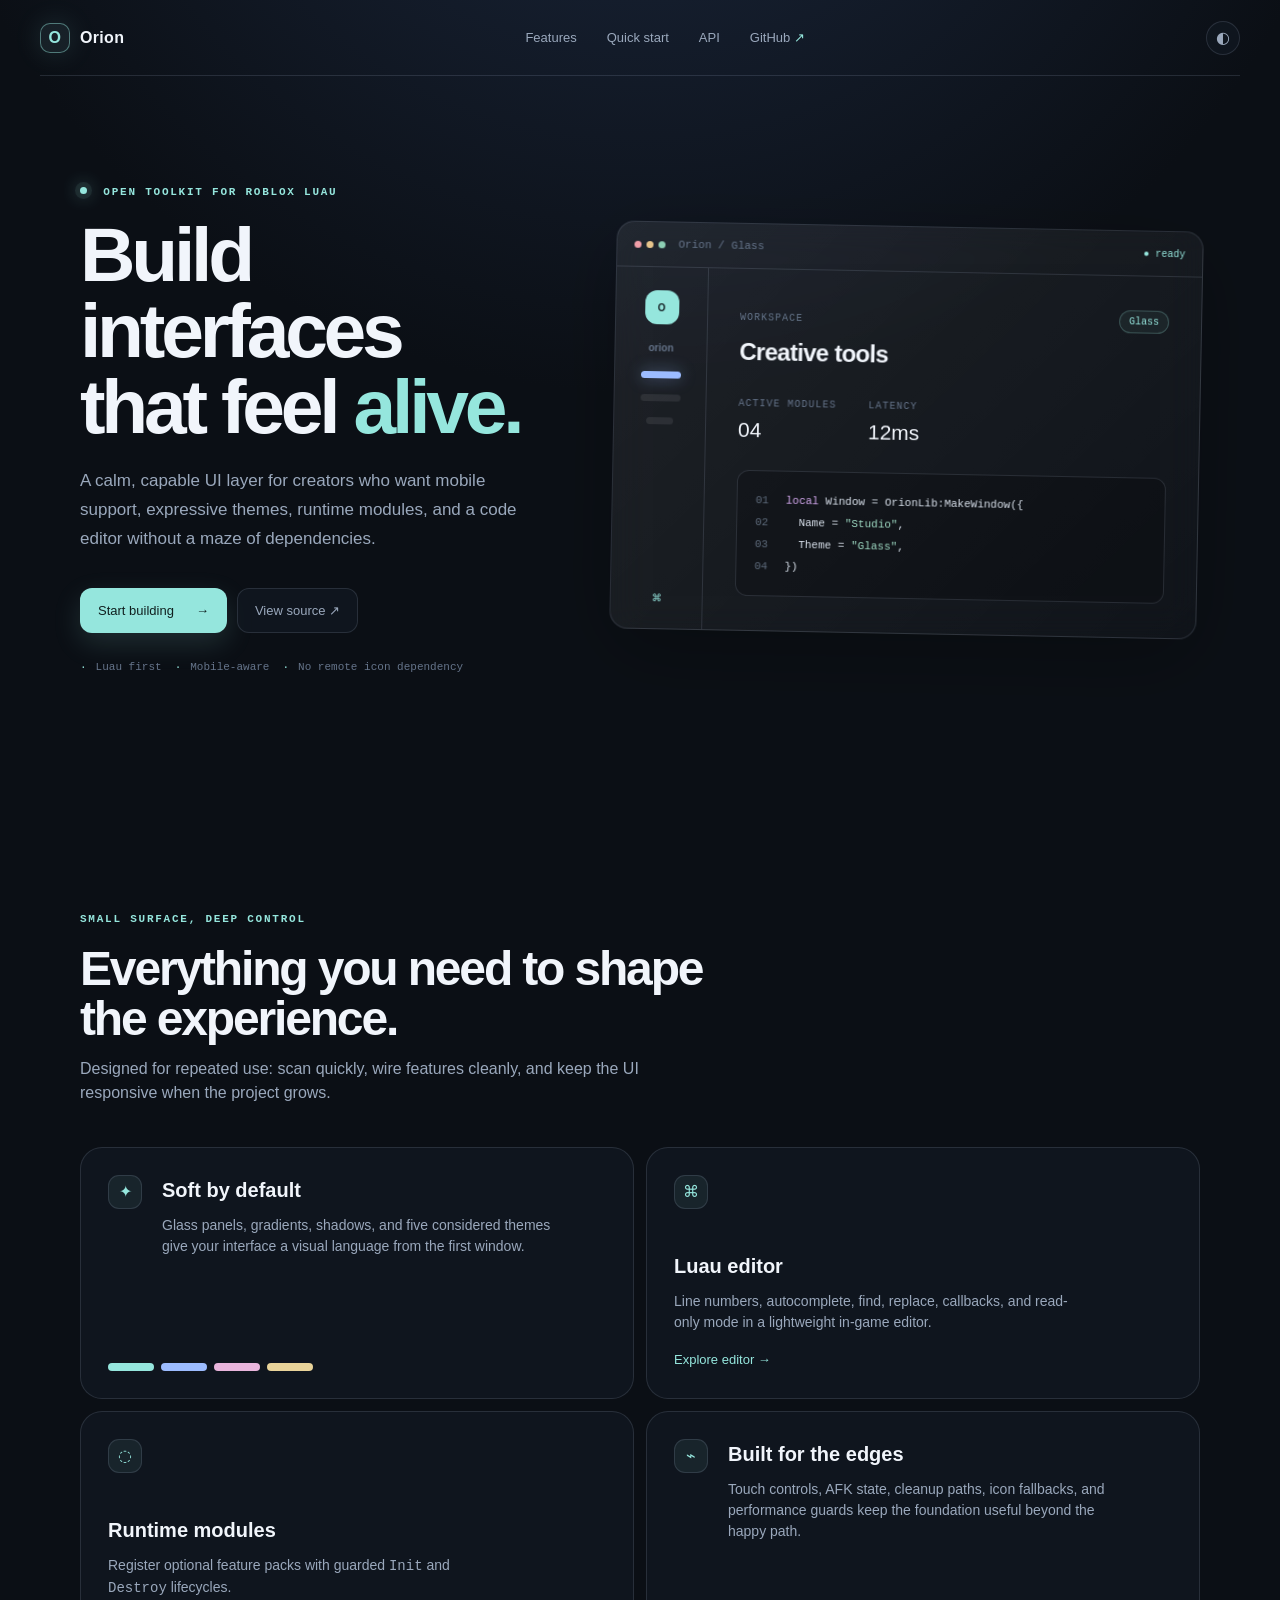
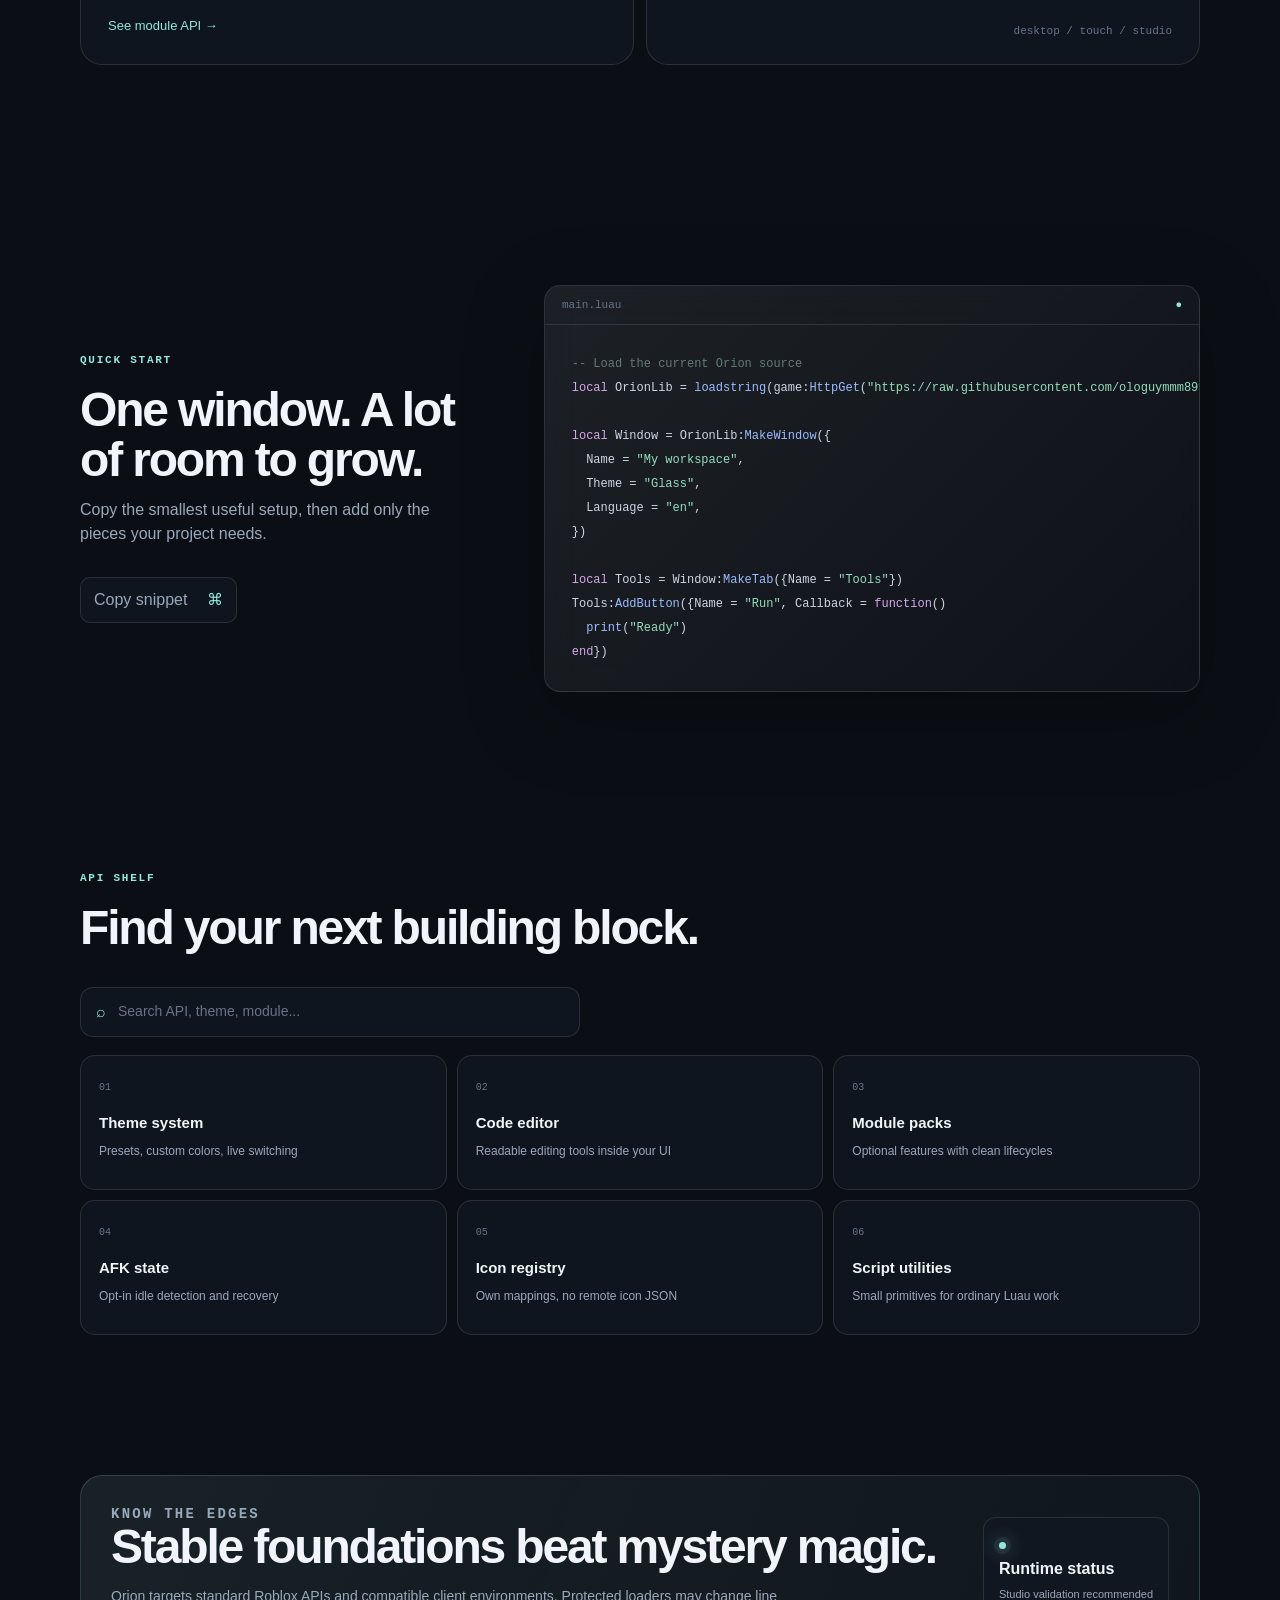
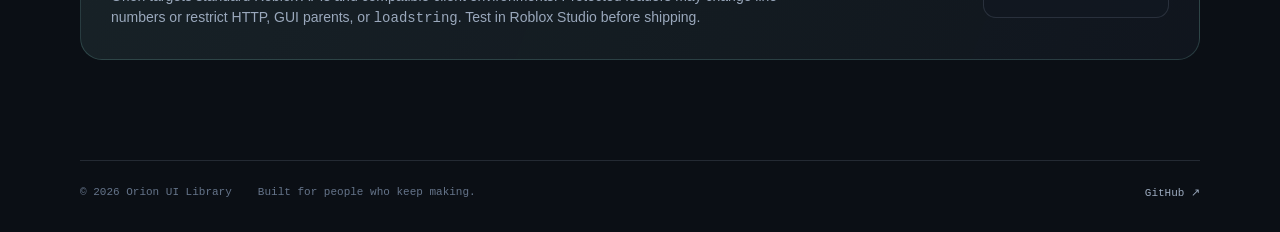
==== docs/index.html @ ab7dc623 "Add Orion documentation site" ====
<!doctype html>
<html lang="en">
<head>
  <meta charset="utf-8">
  <meta name="viewport" content="width=device-width, initial-scale=1">
  <meta name="theme-color" content="#0d1118">
  <meta name="description" content="Orion UI Library: a mobile-friendly Luau UI toolkit with themes, modules, AFK support, and a lightweight code editor.">
  <title>Orion UI Library</title>
  <link rel="stylesheet" href="styles.css">
</head>
<body>
  <div class="aurora aurora-one"></div>
  <div class="aurora aurora-two"></div>
  <header class="topbar">
    <a class="brand" href="#top" aria-label="Orion home"><span class="brand-mark">O</span><span>Orion</span></a>
    <nav class="nav-links" aria-label="Primary navigation">
      <a href="#features">Features</a>
      <a href="#quickstart">Quick start</a>
      <a href="#api">API</a>
      <a href="https://github.com/ologuymmm89yy-arch/Orion" target="_blank" rel="noreferrer">GitHub <span class="external">↗</span></a>
    </nav>
    <button class="icon-button" id="themeToggle" type="button" aria-label="Toggle theme">◐</button>
  </header>

  <main id="top">
    <section class="hero shell">
      <div class="hero-copy">
        <p class="eyebrow"><span class="pulse"></span> Open toolkit for Roblox Luau</p>
        <h1>Build interfaces that feel <em>alive.</em></h1>
        <p class="hero-lede">A calm, capable UI layer for creators who want mobile support, expressive themes, runtime modules, and a code editor without a maze of dependencies.</p>
        <div class="hero-actions">
          <a class="button button-primary" href="#quickstart">Start building <span>→</span></a>
          <a class="button button-quiet" href="https://github.com/ologuymmm89yy-arch/Orion" target="_blank" rel="noreferrer">View source ↗</a>
        </div>
        <div class="hero-meta"><span>Luau first</span><span>Mobile-aware</span><span>No remote icon dependency</span></div>
      </div>
      <div class="window-preview" aria-label="Orion interface preview">
        <div class="preview-top"><div class="traffic"><i></i><i></i><i></i></div><span>Orion / Glass</span><span class="preview-status">● ready</span></div>
        <div class="preview-body">
          <aside class="preview-sidebar"><div class="avatar">O</div><strong>orion</strong><span class="sidebar-line active"></span><span class="sidebar-line"></span><span class="sidebar-line short"></span><div class="sidebar-bottom">⌘</div></aside>
          <div class="preview-content"><div class="content-heading"><div><small>WORKSPACE</small><h3>Creative tools</h3></div><span class="mini-pill">Glass</span></div><div class="metric-row"><div><small>ACTIVE MODULES</small><b>04</b></div><div><small>LATENCY</small><b>12ms</b></div></div><div class="preview-code"><span class="line-no">01<br>02<br>03<br>04</span><code><span class="kw">local</span> Window = OrionLib:MakeWindow({<br>&nbsp; Name = <span class="str">"Studio"</span>,<br>&nbsp; Theme = <span class="str">"Glass"</span>,<br>})</code></div></div>
        </div>
      </div>
    </section>

    <section class="section shell" id="features">
      <div class="section-heading"><p class="eyebrow">Small surface, deep control</p><h2>Everything you need to shape the experience.</h2><p>Designed for repeated use: scan quickly, wire features cleanly, and keep the UI responsive when the project grows.</p></div>
      <div class="feature-grid">
        <article class="feature-card feature-wide"><span class="feature-icon">✦</span><div><h3>Soft by default</h3><p>Glass panels, gradients, shadows, and five considered themes give your interface a visual language from the first window.</p></div><div class="swatches"><i></i><i></i><i></i><i></i></div></article>
        <article class="feature-card"><span class="feature-icon">⌘</span><h3>Luau editor</h3><p>Line numbers, autocomplete, find, replace, callbacks, and read-only mode in a lightweight in-game editor.</p><a href="#api">Explore editor →</a></article>
        <article class="feature-card"><span class="feature-icon">◌</span><h3>Runtime modules</h3><p>Register optional feature packs with guarded <code>Init</code> and <code>Destroy</code> lifecycles.</p><a href="#api">See module API →</a></article>
        <article class="feature-card feature-wide"><span class="feature-icon">⌁</span><div><h3>Built for the edges</h3><p>Touch controls, AFK state, cleanup paths, icon fallbacks, and performance guards keep the foundation useful beyond the happy path.</p></div><span class="edge-label">desktop / touch / studio</span></article>
      </div>
    </section>

    <section class="section shell split-section" id="quickstart">
      <div class="section-heading"><p class="eyebrow">Quick start</p><h2>One window. A lot of room to grow.</h2><p>Copy the smallest useful setup, then add only the pieces your project needs.</p><button class="copy-button" data-copy-target="quick-code" type="button">Copy snippet <span>⌘</span></button></div>
      <div class="code-panel"><div class="code-panel-bar"><span>main.luau</span><span class="code-dot">●</span></div><pre id="quick-code"><code><span class="comment">-- Load the current Orion source</span>
<span class="kw">local</span> OrionLib = <span class="fn">loadstring</span>(game:<span class="fn">HttpGet</span>(<span class="str">"https://raw.githubusercontent.com/ologuymmm89yy-arch/Orion/main/source"</span>))()

<span class="kw">local</span> Window = OrionLib:<span class="fn">MakeWindow</span>({
  Name = <span class="str">"My workspace"</span>,
  Theme = <span class="str">"Glass"</span>,
  Language = <span class="str">"en"</span>,
})

<span class="kw">local</span> Tools = Window:<span class="fn">MakeTab</span>({Name = <span class="str">"Tools"</span>})
Tools:<span class="fn">AddButton</span>({Name = <span class="str">"Run"</span>, Callback = <span class="kw">function</span>()
  <span class="fn">print</span>(<span class="str">"Ready"</span>)
<span class="kw">end</span>})</code></pre></div>
    </section>

    <section class="section shell api-section" id="api">
      <div class="section-heading"><p class="eyebrow">API shelf</p><h2>Find your next building block.</h2></div>
      <label class="search-box"><span>⌕</span><input id="apiSearch" type="search" placeholder="Search API, theme, module..." autocomplete="off"></label>
      <div class="api-grid" id="apiGrid">
        <button class="api-card" data-search="theme themes colors glass soft night aurora"><span>01</span><strong>Theme system</strong><small>Presets, custom colors, live switching</small></button>
        <button class="api-card" data-search="code editor find replace autocomplete luau"><span>02</span><strong>Code editor</strong><small>Readable editing tools inside your UI</small></button>
        <button class="api-card" data-search="module plugin init destroy feature pack"><span>03</span><strong>Module packs</strong><small>Optional features with clean lifecycles</small></button>
        <button class="api-card" data-search="afk idle input timeout callback"><span>04</span><strong>AFK state</strong><small>Opt-in idle detection and recovery</small></button>
        <button class="api-card" data-search="icon fallback register asset"><span>05</span><strong>Icon registry</strong><small>Own mappings, no remote icon JSON</small></button>
        <button class="api-card" data-search="safe call debounce throttle signal utility"><span>06</span><strong>Script utilities</strong><small>Small primitives for ordinary Luau work</small></button>
      </div>
      <p class="empty-state" id="emptyState" hidden>No matching building block.</p>
    </section>

    <section class="compat shell"><div><p class="eyebrow">Know the edges</p><h2>Stable foundations beat mystery magic.</h2><p>Orion targets standard Roblox APIs and compatible client environments. Protected loaders may change line numbers or restrict HTTP, GUI parents, or <code>loadstring</code>. Test in Roblox Studio before shipping.</p></div><div class="compat-chip"><span class="pulse"></span><strong>Runtime status</strong><small>Studio validation recommended</small></div></section>
  </main>

  <footer class="footer shell"><span>© 2026 Orion UI Library</span><span>Built for people who keep making.</span><a href="https://github.com/ologuymmm89yy-arch/Orion" target="_blank" rel="noreferrer">GitHub ↗</a></footer>
  <script src="app.js"></script>
</body>
</html>
---- docs/styles.css ----
:root {
  --bg: #0b0f15;
  --panel: rgba(18, 24, 34, .76);
  --panel-strong: #141c29;
  --line: rgba(187, 205, 232, .14);
  --text: #f1f5fb;
  --muted: #9aa8bc;
  --faint: #65748a;
  --cyan: #95e6dd;
  --blue: #9cbcff;
  --pink: #e9b5dc;
  --shadow: 0 22px 80px rgba(0,0,0,.28);
  --radius: 22px;
  font-family: "Avenir Next", "Segoe UI", sans-serif;
  color: var(--text);
  background: var(--bg);
  font-synthesis: none;
}

* { box-sizing: border-box; }
html { scroll-behavior: smooth; }
body { margin: 0; min-width: 320px; overflow-x: hidden; background: radial-gradient(circle at 50% -10%, #1c2940 0, var(--bg) 46rem); line-height: 1.5; }
body.light { --bg: #edf2f8; --panel: rgba(255,255,255,.72); --panel-strong: #fff; --line: rgba(26,45,75,.13); --text: #172235; --muted: #627089; --faint: #8a97aa; --shadow: 0 22px 80px rgba(48,70,100,.16); background: radial-gradient(circle at 50% -10%, #fff 0, var(--bg) 46rem); }
a { color: inherit; text-decoration: none; }
button, input { font: inherit; }
button { color: inherit; }
.aurora { position: fixed; z-index: -1; width: 32rem; height: 32rem; border-radius: 50%; filter: blur(90px); opacity: .14; pointer-events: none; }
.aurora-one { top: 20rem; left: -20rem; background: #5fcfc5; }
.aurora-two { top: 52rem; right: -18rem; background: #a381e8; }
.shell { width: min(1120px, calc(100% - 40px)); margin-inline: auto; }
.topbar { width: min(1200px, calc(100% - 40px)); height: 76px; margin: auto; display: flex; align-items: center; justify-content: space-between; border-bottom: 1px solid var(--line); }
.brand { display: inline-flex; align-items: center; gap: 10px; font-weight: 700; letter-spacing: .02em; }
.brand-mark { display: grid; place-items: center; width: 30px; height: 30px; border: 1px solid rgba(149,230,221,.45); border-radius: 10px; color: var(--cyan); background: rgba(149,230,221,.08); box-shadow: 0 0 28px rgba(149,230,221,.14); }
.nav-links { display: flex; gap: 30px; color: var(--muted); font-size: 13px; }
.nav-links a:hover, .footer a:hover { color: var(--text); }
.external { color: var(--cyan); }
.icon-button { width: 34px; height: 34px; border: 1px solid var(--line); border-radius: 50%; color: var(--muted); background: var(--panel); cursor: pointer; transition: .2s ease; }
.icon-button:hover { color: var(--text); border-color: rgba(149,230,221,.5); transform: rotate(20deg); }
.hero { display: grid; grid-template-columns: .88fr 1.12fr; align-items: center; gap: 72px; padding: 110px 0 130px; }
.eyebrow { margin: 0 0 17px; color: var(--cyan); font: 600 11px/1.2 "SFMono-Regular", Consolas, monospace; letter-spacing: .16em; text-transform: uppercase; }
.pulse { display: inline-block; width: 7px; height: 7px; margin-right: 8px; border-radius: 50%; vertical-align: 1px; background: var(--cyan); box-shadow: 0 0 0 5px rgba(149,230,221,.08), 0 0 18px var(--cyan); }
h1, h2, h3, p { margin-top: 0; }
h1 { max-width: 580px; margin-bottom: 23px; font-size: clamp(47px, 6vw, 78px); line-height: .99; letter-spacing: -.055em; font-weight: 650; }
h1 em { color: var(--cyan); font-style: normal; }
.hero-lede { max-width: 500px; color: var(--muted); font-size: 17px; line-height: 1.7; }
.hero-actions { display: flex; gap: 10px; margin: 34px 0 28px; }
.button { display: inline-flex; align-items: center; gap: 22px; padding: 12px 17px; border: 1px solid var(--line); border-radius: 12px; font-size: 13px; transition: .2s ease; }
.button-primary { border-color: transparent; color: #10201f; background: var(--cyan); box-shadow: 0 10px 28px rgba(149,230,221,.15); }
.button-primary:hover { transform: translateY(-2px); box-shadow: 0 15px 35px rgba(149,230,221,.25); }
.button-quiet { color: var(--muted); background: var(--panel); }
.button-quiet:hover { color: var(--text); border-color: rgba(187,205,232,.3); }
.hero-meta { display: flex; flex-wrap: wrap; gap: 13px; color: var(--faint); font: 11px "SFMono-Regular", Consolas, monospace; }
.hero-meta span::before { content: "·"; margin-right: 9px; color: var(--cyan); }
.window-preview, .code-panel { border: 1px solid var(--line); background: linear-gradient(135deg, rgba(255,255,255,.075), rgba(255,255,255,.015)); box-shadow: var(--shadow); backdrop-filter: blur(18px); }
.window-preview { overflow: hidden; min-height: 390px; border-radius: 18px; transform: rotate(1.1deg); animation: float-in .75s ease both; }
.preview-top { height: 45px; padding: 0 17px; display: flex; align-items: center; gap: 13px; border-bottom: 1px solid var(--line); color: var(--faint); font: 11px "SFMono-Regular", Consolas, monospace; }
.traffic { display: flex; gap: 5px; }.traffic i { width: 7px; height: 7px; border-radius: 50%; background: #f09ea8; }.traffic i:nth-child(2) { background: #e5c48b; }.traffic i:nth-child(3) { background: #8dcfb4; }.preview-status { margin-left: auto; color: var(--cyan); font-size: 10px; }
.preview-body { display: flex; min-height: 345px; }.preview-sidebar { width: 92px; padding: 23px 17px; display: flex; align-items: center; flex-direction: column; gap: 16px; border-right: 1px solid var(--line); color: var(--faint); font-size: 10px; }.avatar { display: grid; place-items: center; width: 34px; height: 34px; border-radius: 12px; color: #142125; background: var(--cyan); font-weight: 800; }.sidebar-line { width: 40px; height: 7px; border-radius: 8px; background: rgba(255,255,255,.08); }.sidebar-line.active { background: var(--blue); box-shadow: 0 0 16px rgba(156,188,255,.4); }.sidebar-line.short { width: 27px; }.sidebar-bottom { margin-top: auto; color: var(--cyan); }.preview-content { flex: 1; padding: 34px 32px; }.content-heading { display: flex; justify-content: space-between; align-items: flex-start; }.content-heading small, .metric-row small { color: var(--faint); font: 10px "SFMono-Regular", Consolas, monospace; letter-spacing: .1em; }.content-heading h3 { margin: 7px 0 28px; font-size: 24px; letter-spacing: -.03em; }.mini-pill { padding: 5px 9px; border: 1px solid rgba(149,230,221,.24); border-radius: 20px; color: var(--cyan); font: 10px monospace; background: rgba(149,230,221,.06); }.metric-row { display: flex; gap: 32px; margin-bottom: 24px; }.metric-row div { display: grid; gap: 5px; }.metric-row b { font-size: 21px; font-weight: 500; }.preview-code { display: flex; gap: 17px; padding: 18px; border: 1px solid var(--line); border-radius: 12px; color: #d9e1ec; background: rgba(0,0,0,.18); font: 11px/2 "SFMono-Regular", Consolas, monospace; }.line-no { color: #5d6a7b; text-align: right; user-select: none; }.kw { color: #d5a9f0; }.str { color: #9fdbc4; }
.section { padding: 110px 0; }.section-heading { max-width: 630px; }.section-heading h2, .compat h2 { margin-bottom: 14px; font-size: clamp(31px, 4vw, 48px); line-height: 1.04; letter-spacing: -.045em; }.section-heading > p:not(.eyebrow), .compat p { color: var(--muted); }.feature-grid { display: grid; grid-template-columns: repeat(2, 1fr); gap: 12px; margin-top: 42px; }.feature-card { min-height: 220px; padding: 27px; border: 1px solid var(--line); border-radius: var(--radius); background: var(--panel); transition: transform .25s ease, border-color .25s ease, background .25s ease; }.feature-card:hover { transform: translateY(-4px); border-color: rgba(149,230,221,.35); background: var(--panel-strong); }.feature-card h3 { margin: 42px 0 10px; font-size: 20px; }.feature-card p { max-width: 400px; color: var(--muted); font-size: 14px; }.feature-card a { color: var(--cyan); font-size: 13px; }.feature-wide { display: flex; flex-wrap: wrap; align-content: space-between; gap: 20px; }.feature-wide h3 { margin-top: 0; }.feature-icon { display: grid; place-items: center; width: 34px; height: 34px; border: 1px solid var(--line); border-radius: 11px; color: var(--cyan); background: rgba(149,230,221,.07); }.swatches { display: flex; gap: 7px; width: 100%; }.swatches i { width: 46px; height: 8px; border-radius: 10px; background: #95e6dd; }.swatches i:nth-child(2) { background: #9cbcff; }.swatches i:nth-child(3) { background: #e9b5dc; }.swatches i:nth-child(4) { background: #e9d39a; }.edge-label { margin-left: auto; align-self: end; color: var(--faint); font: 11px monospace; }
.split-section { display: grid; grid-template-columns: .75fr 1.25fr; gap: 70px; align-items: center; }.copy-button { margin-top: 15px; padding: 10px 13px; border: 1px solid var(--line); border-radius: 10px; color: var(--muted); background: var(--panel); cursor: pointer; }.copy-button:hover { color: var(--text); }.copy-button span { margin-left: 15px; color: var(--cyan); }.code-panel { overflow: hidden; border-radius: 16px; }.code-panel-bar { display: flex; justify-content: space-between; padding: 13px 17px; border-bottom: 1px solid var(--line); color: var(--faint); font: 11px monospace; }.code-dot { color: var(--cyan); }.code-panel pre { overflow: auto; margin: 0; padding: 27px; color: #ccd7e7; font: 12px/2 "SFMono-Regular", Consolas, monospace; }.comment { color: #627b76; }.fn { color: #9cbcff; }.code-panel .kw { color: #d6a8ed; }.code-panel .str { color: #95ddbb; }
.api-section { padding-top: 70px; }.search-box { display: flex; align-items: center; gap: 10px; max-width: 500px; margin: 34px 0 18px; padding: 12px 15px; border: 1px solid var(--line); border-radius: 13px; color: var(--cyan); background: var(--panel); }.search-box input { width: 100%; border: 0; outline: 0; color: var(--text); background: transparent; font-size: 14px; }.search-box input::placeholder { color: var(--faint); }.api-grid { display: grid; grid-template-columns: repeat(3, 1fr); gap: 10px; }.api-card { min-height: 135px; padding: 18px; border: 1px solid var(--line); border-radius: 15px; text-align: left; background: var(--panel); cursor: pointer; transition: .2s ease; }.api-card:hover { transform: translateY(-3px); border-color: rgba(156,188,255,.45); }.api-card span { display: block; margin-bottom: 19px; color: var(--faint); font: 10px monospace; }.api-card strong { display: block; margin-bottom: 4px; font-size: 15px; }.api-card small { color: var(--muted); font-size: 12px; }.empty-state { color: var(--muted); }.compat { display: flex; align-items: center; justify-content: space-between; gap: 40px; margin-top: 30px; margin-bottom: 100px; padding: 30px; border: 1px solid rgba(149,230,221,.18); border-radius: var(--radius); background: linear-gradient(110deg, rgba(149,230,221,.09), rgba(156,188,255,.04)); }.compat p { max-width: 700px; margin-bottom: 0; font-size: 14px; }.compat-chip { min-width: 180px; padding: 15px; border: 1px solid var(--line); border-radius: 13px; background: var(--panel); }.compat-chip strong, .compat-chip small { display: block; }.compat-chip small { margin-top: 5px; color: var(--muted); font-size: 11px; }.footer { display: flex; gap: 26px; padding: 25px 0 34px; border-top: 1px solid var(--line); color: var(--faint); font: 11px monospace; }.footer span:nth-child(2) { margin-right: auto; }.footer a { color: var(--muted); }
@keyframes float-in { from { opacity: 0; transform: translateY(17px) rotate(1.1deg); } to { opacity: 1; transform: translateY(0) rotate(1.1deg); } }
@media (max-width: 800px) { .nav-links { display: none; }.hero, .split-section { grid-template-columns: 1fr; gap: 45px; padding-top: 72px; }.hero { padding-bottom: 75px; }.window-preview { transform: none; }.feature-grid, .api-grid { grid-template-columns: 1fr; }.feature-wide { min-height: 220px; }.compat { align-items: flex-start; flex-direction: column; }.footer { flex-wrap: wrap; }.footer span:nth-child(2) { margin-right: 0; order: 3; width: 100%; } }
@media (max-width: 480px) { .shell, .topbar { width: min(100% - 28px, 1120px); }.preview-content { padding: 25px 16px; }.preview-sidebar { width: 69px; padding-inline: 10px; }.preview-code { padding: 12px; font-size: 10px; }.hero-actions { flex-wrap: wrap; }.section { padding: 75px 0; } h1 { font-size: 51px; } }
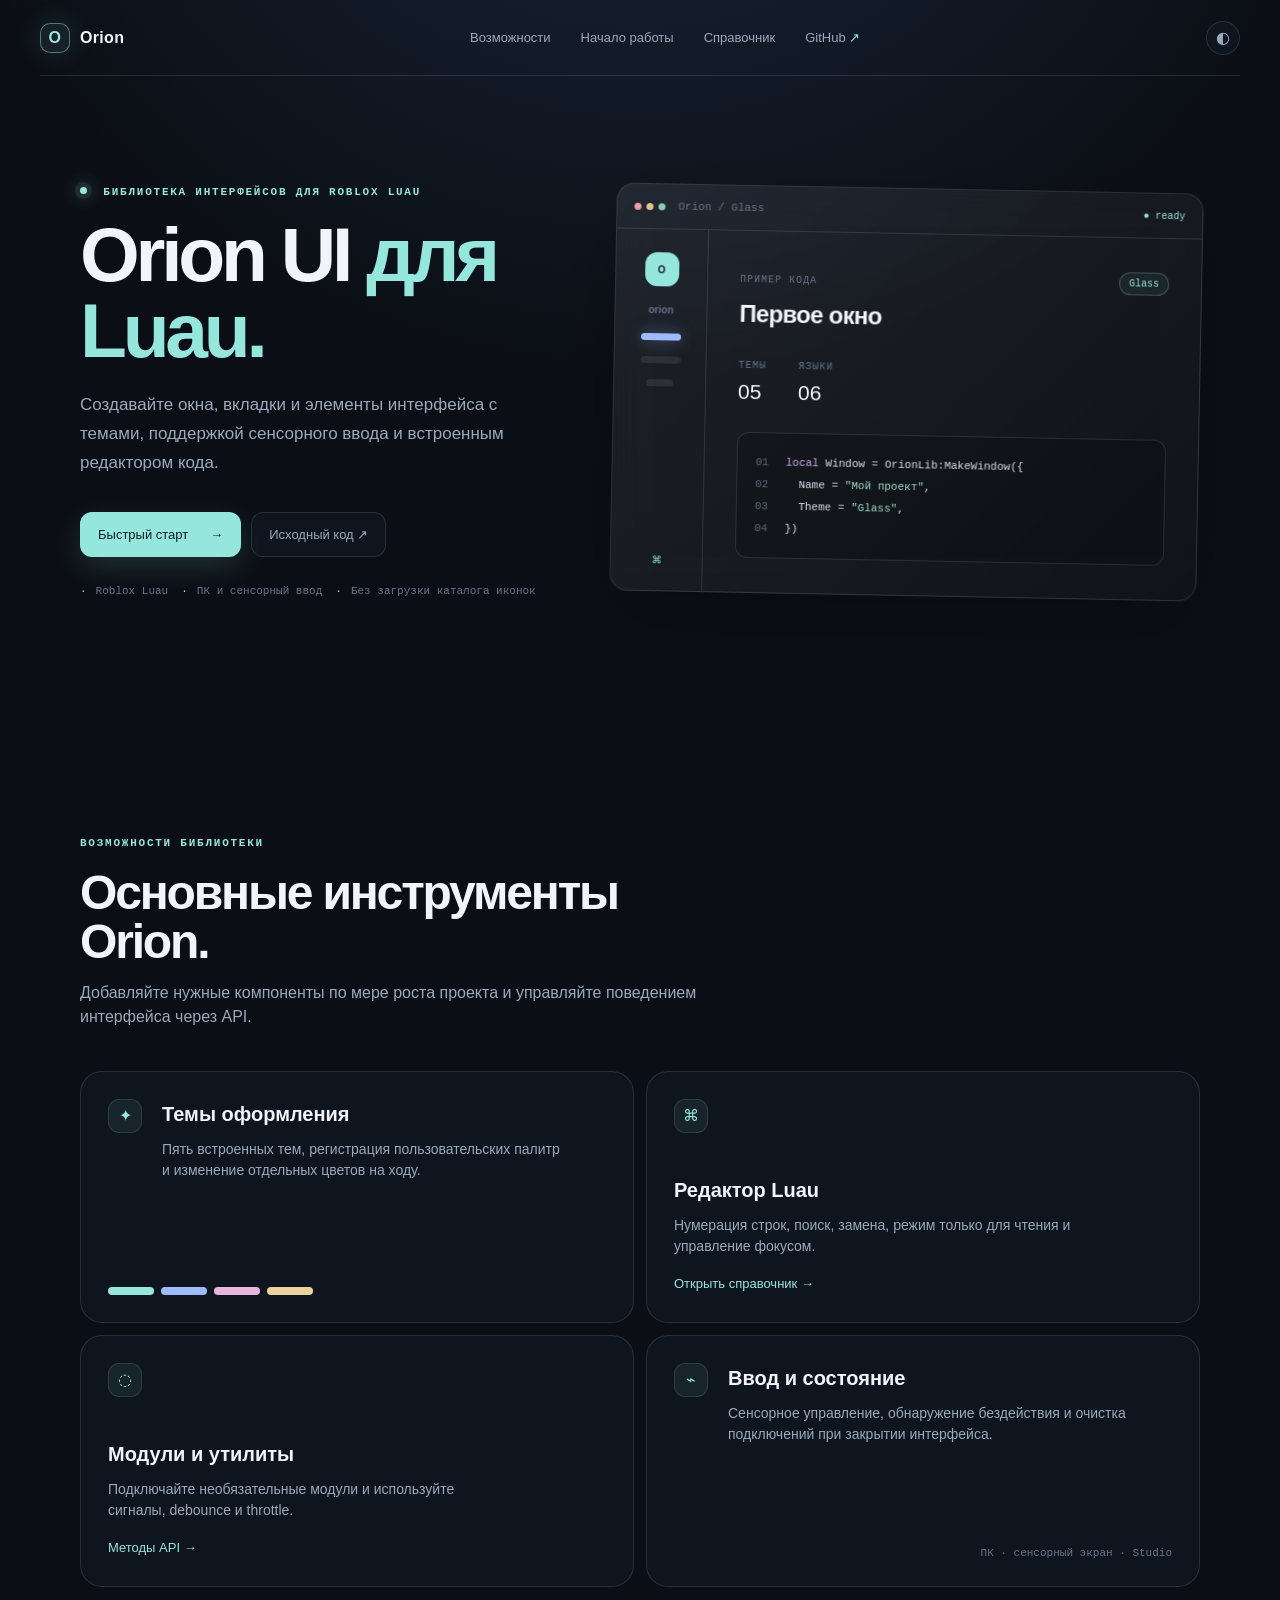
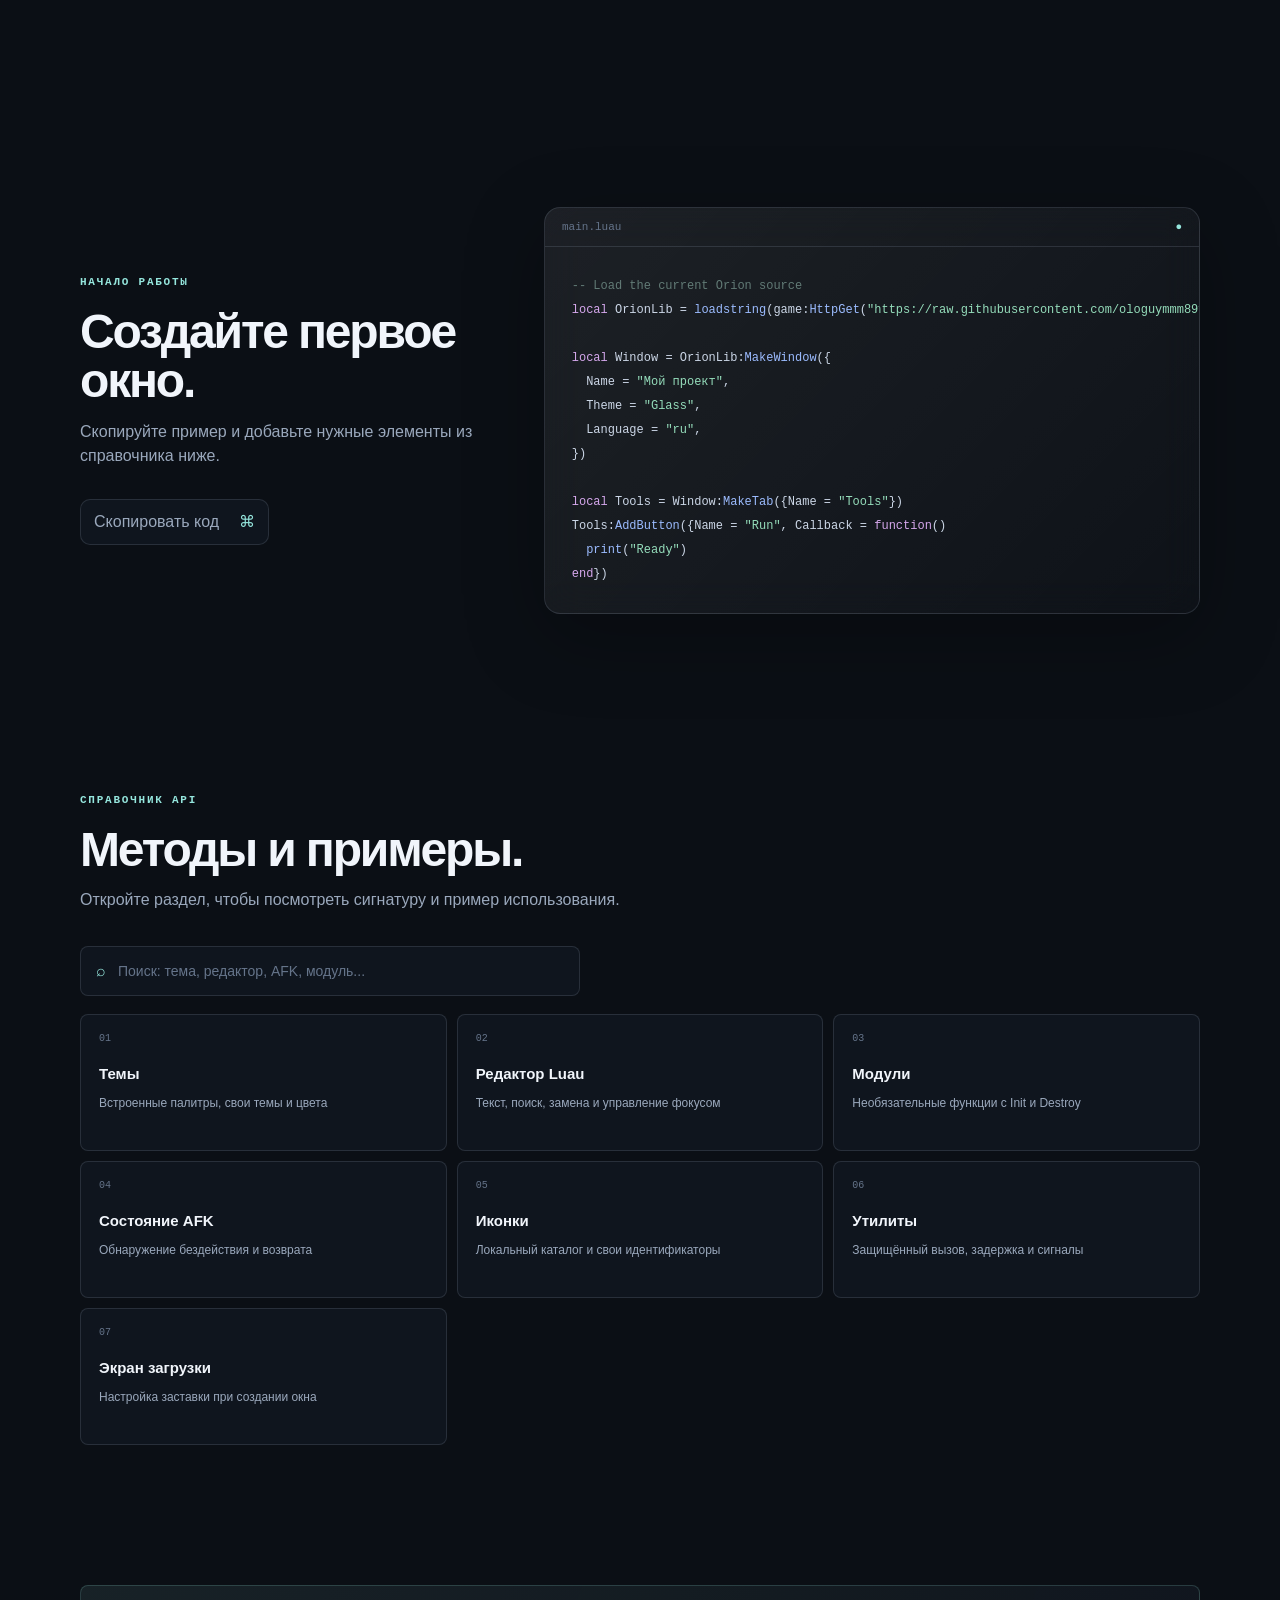
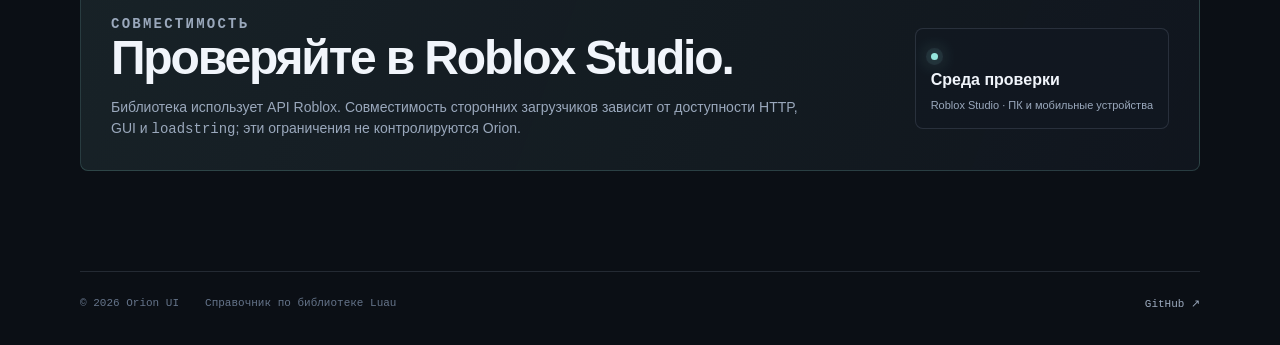
==== commit bbe222f1: "Improve Orion loading UI and API reference" ====
--- a/docs/index.html
+++ b/docs/index.html
@@ -1,67 +1,65 @@
 <!doctype html>
-<html lang="en">
+<html lang="ru">
 <head>
   <meta charset="utf-8">
   <meta name="viewport" content="width=device-width, initial-scale=1">
   <meta name="theme-color" content="#0d1118">
-  <meta name="description" content="Orion UI Library: a mobile-friendly Luau UI toolkit with themes, modules, AFK support, and a lightweight code editor.">
-  <title>Orion UI Library</title>
+  <meta name="description" content="Orion UI — библиотека интерфейсов для Roblox Luau. Быстрый старт, темы, редактор кода и справочник API.">
+  <title>Orion UI — справочник</title>
   <link rel="stylesheet" href="styles.css">
 </head>
 <body>
-  <div class="aurora aurora-one"></div>
-  <div class="aurora aurora-two"></div>
   <header class="topbar">
-    <a class="brand" href="#top" aria-label="Orion home"><span class="brand-mark">O</span><span>Orion</span></a>
-    <nav class="nav-links" aria-label="Primary navigation">
-      <a href="#features">Features</a>
-      <a href="#quickstart">Quick start</a>
-      <a href="#api">API</a>
+    <a class="brand" href="#top" aria-label="На главную Orion"><span class="brand-mark">O</span><span>Orion</span></a>
+    <nav class="nav-links" aria-label="Основная навигация">
+      <a href="#features">Возможности</a>
+      <a href="#quickstart">Начало работы</a>
+      <a href="#api">Справочник</a>
       <a href="https://github.com/ologuymmm89yy-arch/Orion" target="_blank" rel="noreferrer">GitHub <span class="external">↗</span></a>
     </nav>
-    <button class="icon-button" id="themeToggle" type="button" aria-label="Toggle theme">◐</button>
+    <button class="icon-button" id="themeToggle" type="button" aria-label="Переключить тему" title="Переключить тему">◐</button>
   </header>
 
   <main id="top">
     <section class="hero shell">
       <div class="hero-copy">
-        <p class="eyebrow"><span class="pulse"></span> Open toolkit for Roblox Luau</p>
-        <h1>Build interfaces that feel <em>alive.</em></h1>
-        <p class="hero-lede">A calm, capable UI layer for creators who want mobile support, expressive themes, runtime modules, and a code editor without a maze of dependencies.</p>
+        <p class="eyebrow"><span class="pulse"></span> Библиотека интерфейсов для Roblox Luau</p>
+        <h1>Orion UI <em>для Luau.</em></h1>
+        <p class="hero-lede">Создавайте окна, вкладки и элементы интерфейса с темами, поддержкой сенсорного ввода и встроенным редактором кода.</p>
         <div class="hero-actions">
-          <a class="button button-primary" href="#quickstart">Start building <span>→</span></a>
-          <a class="button button-quiet" href="https://github.com/ologuymmm89yy-arch/Orion" target="_blank" rel="noreferrer">View source ↗</a>
+          <a class="button button-primary" href="#quickstart">Быстрый старт <span>→</span></a>
+          <a class="button button-quiet" href="https://github.com/ologuymmm89yy-arch/Orion" target="_blank" rel="noreferrer">Исходный код ↗</a>
         </div>
-        <div class="hero-meta"><span>Luau first</span><span>Mobile-aware</span><span>No remote icon dependency</span></div>
+        <div class="hero-meta"><span>Roblox Luau</span><span>ПК и сенсорный ввод</span><span>Без загрузки каталога иконок</span></div>
       </div>
       <div class="window-preview" aria-label="Orion interface preview">
         <div class="preview-top"><div class="traffic"><i></i><i></i><i></i></div><span>Orion / Glass</span><span class="preview-status">● ready</span></div>
         <div class="preview-body">
           <aside class="preview-sidebar"><div class="avatar">O</div><strong>orion</strong><span class="sidebar-line active"></span><span class="sidebar-line"></span><span class="sidebar-line short"></span><div class="sidebar-bottom">⌘</div></aside>
-          <div class="preview-content"><div class="content-heading"><div><small>WORKSPACE</small><h3>Creative tools</h3></div><span class="mini-pill">Glass</span></div><div class="metric-row"><div><small>ACTIVE MODULES</small><b>04</b></div><div><small>LATENCY</small><b>12ms</b></div></div><div class="preview-code"><span class="line-no">01<br>02<br>03<br>04</span><code><span class="kw">local</span> Window = OrionLib:MakeWindow({<br>&nbsp; Name = <span class="str">"Studio"</span>,<br>&nbsp; Theme = <span class="str">"Glass"</span>,<br>})</code></div></div>
+          <div class="preview-content"><div class="content-heading"><div><small>ПРИМЕР КОДА</small><h3>Первое окно</h3></div><span class="mini-pill">Glass</span></div><div class="metric-row"><div><small>ТЕМЫ</small><b>05</b></div><div><small>ЯЗЫКИ</small><b>06</b></div></div><div class="preview-code"><span class="line-no">01<br>02<br>03<br>04</span><code><span class="kw">local</span> Window = OrionLib:MakeWindow({<br>&nbsp; Name = <span class="str">"Мой проект"</span>,<br>&nbsp; Theme = <span class="str">"Glass"</span>,<br>})</code></div></div>
         </div>
       </div>
     </section>
 
     <section class="section shell" id="features">
-      <div class="section-heading"><p class="eyebrow">Small surface, deep control</p><h2>Everything you need to shape the experience.</h2><p>Designed for repeated use: scan quickly, wire features cleanly, and keep the UI responsive when the project grows.</p></div>
+      <div class="section-heading"><p class="eyebrow">Возможности библиотеки</p><h2>Основные инструменты Orion.</h2><p>Добавляйте нужные компоненты по мере роста проекта и управляйте поведением интерфейса через API.</p></div>
       <div class="feature-grid">
-        <article class="feature-card feature-wide"><span class="feature-icon">✦</span><div><h3>Soft by default</h3><p>Glass panels, gradients, shadows, and five considered themes give your interface a visual language from the first window.</p></div><div class="swatches"><i></i><i></i><i></i><i></i></div></article>
-        <article class="feature-card"><span class="feature-icon">⌘</span><h3>Luau editor</h3><p>Line numbers, autocomplete, find, replace, callbacks, and read-only mode in a lightweight in-game editor.</p><a href="#api">Explore editor →</a></article>
-        <article class="feature-card"><span class="feature-icon">◌</span><h3>Runtime modules</h3><p>Register optional feature packs with guarded <code>Init</code> and <code>Destroy</code> lifecycles.</p><a href="#api">See module API →</a></article>
-        <article class="feature-card feature-wide"><span class="feature-icon">⌁</span><div><h3>Built for the edges</h3><p>Touch controls, AFK state, cleanup paths, icon fallbacks, and performance guards keep the foundation useful beyond the happy path.</p></div><span class="edge-label">desktop / touch / studio</span></article>
+        <article class="feature-card feature-wide"><span class="feature-icon">✦</span><div><h3>Темы оформления</h3><p>Пять встроенных тем, регистрация пользовательских палитр и изменение отдельных цветов на ходу.</p></div><div class="swatches"><i></i><i></i><i></i><i></i></div></article>
+        <article class="feature-card"><span class="feature-icon">⌘</span><h3>Редактор Luau</h3><p>Нумерация строк, поиск, замена, режим только для чтения и управление фокусом.</p><a href="#api">Открыть справочник →</a></article>
+        <article class="feature-card"><span class="feature-icon">◌</span><h3>Модули и утилиты</h3><p>Подключайте необязательные модули и используйте сигналы, debounce и throttle.</p><a href="#api">Методы API →</a></article>
+        <article class="feature-card feature-wide"><span class="feature-icon">⌁</span><div><h3>Ввод и состояние</h3><p>Сенсорное управление, обнаружение бездействия и очистка подключений при закрытии интерфейса.</p></div><span class="edge-label">ПК · сенсорный экран · Studio</span></article>
       </div>
     </section>
 
     <section class="section shell split-section" id="quickstart">
-      <div class="section-heading"><p class="eyebrow">Quick start</p><h2>One window. A lot of room to grow.</h2><p>Copy the smallest useful setup, then add only the pieces your project needs.</p><button class="copy-button" data-copy-target="quick-code" type="button">Copy snippet <span>⌘</span></button></div>
+      <div class="section-heading"><p class="eyebrow">Начало работы</p><h2>Создайте первое окно.</h2><p>Скопируйте пример и добавьте нужные элементы из справочника ниже.</p><button class="copy-button" data-copy-target="quick-code" type="button">Скопировать код <span>⌘</span></button></div>
       <div class="code-panel"><div class="code-panel-bar"><span>main.luau</span><span class="code-dot">●</span></div><pre id="quick-code"><code><span class="comment">-- Load the current Orion source</span>
 <span class="kw">local</span> OrionLib = <span class="fn">loadstring</span>(game:<span class="fn">HttpGet</span>(<span class="str">"https://raw.githubusercontent.com/ologuymmm89yy-arch/Orion/main/source"</span>))()
 
 <span class="kw">local</span> Window = OrionLib:<span class="fn">MakeWindow</span>({
-  Name = <span class="str">"My workspace"</span>,
+  Name = <span class="str">"Мой проект"</span>,
   Theme = <span class="str">"Glass"</span>,
-  Language = <span class="str">"en"</span>,
+  Language = <span class="str">"ru"</span>,
 })
 
 <span class="kw">local</span> Tools = Window:<span class="fn">MakeTab</span>({Name = <span class="str">"Tools"</span>})
@@ -71,23 +69,93 @@
     </section>
 
     <section class="section shell api-section" id="api">
-      <div class="section-heading"><p class="eyebrow">API shelf</p><h2>Find your next building block.</h2></div>
-      <label class="search-box"><span>⌕</span><input id="apiSearch" type="search" placeholder="Search API, theme, module..." autocomplete="off"></label>
+      <div class="section-heading"><p class="eyebrow">Справочник API</p><h2>Методы и примеры.</h2><p>Откройте раздел, чтобы посмотреть сигнатуру и пример использования.</p></div>
+      <label class="search-box"><span>⌕</span><input id="apiSearch" type="search" placeholder="Поиск: тема, редактор, AFK, модуль..." autocomplete="off" aria-label="Поиск по справочнику API"></label>
       <div class="api-grid" id="apiGrid">
-        <button class="api-card" data-search="theme themes colors glass soft night aurora"><span>01</span><strong>Theme system</strong><small>Presets, custom colors, live switching</small></button>
-        <button class="api-card" data-search="code editor find replace autocomplete luau"><span>02</span><strong>Code editor</strong><small>Readable editing tools inside your UI</small></button>
-        <button class="api-card" data-search="module plugin init destroy feature pack"><span>03</span><strong>Module packs</strong><small>Optional features with clean lifecycles</small></button>
-        <button class="api-card" data-search="afk idle input timeout callback"><span>04</span><strong>AFK state</strong><small>Opt-in idle detection and recovery</small></button>
-        <button class="api-card" data-search="icon fallback register asset"><span>05</span><strong>Icon registry</strong><small>Own mappings, no remote icon JSON</small></button>
-        <button class="api-card" data-search="safe call debounce throttle signal utility"><span>06</span><strong>Script utilities</strong><small>Small primitives for ordinary Luau work</small></button>
+        <details class="api-card" data-search="тема темы theme themes цвета color settheme setthemecolor registertheme стекло soft night aurora">
+          <summary><span>01</span><strong>Темы</strong><small>Встроенные палитры, свои темы и цвета</small></summary>
+          <div class="api-detail"><p>Переключайте тему окна или зарегистрируйте собственную палитру.</p><pre><code>OrionLib:RegisterTheme("Ocean", {
+  Main = Color3.fromRGB(18, 24, 32),
+  Second = Color3.fromRGB(27, 38, 51),
+})
+Window:Theme("Ocean")
+Window:SetThemeColor("Ocean", "Main", Color3.fromRGB(20, 30, 40))</code></pre></div>
+        </details>
+        <details class="api-card" data-search="редактор код code editor luau поиск find замена replace фокус focus blur readonly">
+          <summary><span>02</span><strong>Редактор Luau</strong><small>Текст, поиск, замена и управление фокусом</small></summary>
+          <div class="api-detail"><p>Виджет редактирует текст внутри интерфейса и не исполняет его.</p><pre><code>local Editor = Tab:AddCodeEditor({
+  Text = "print('Привет')",
+  ReadOnly = false,
+})
+Editor:Focus()
+print(Editor:Get())
+Editor:ReplaceAll("Привет", "Готово")
+Editor:Blur()</code></pre></div>
+        </details>
+        <details class="api-card" data-search="модуль модули module modules init destroy включить выключить enable disable">
+          <summary><span>03</span><strong>Модули</strong><small>Необязательные функции с Init и Destroy</small></summary>
+          <div class="api-detail"><p>Модуль должен реализовать хотя бы один метод жизненного цикла.</p><pre><code>Window:RegisterModule("Tools", {
+  Init = function(Context)
+    print("Модуль включён")
+  end,
+  Destroy = function(Context)
+    print("Модуль выключен")
+  end,
+})
+Window:EnableModule("Tools")</code></pre></div>
+        </details>
+        <details class="api-card" data-search="afk бездействие idle timeout callback активность setafk isafk">
+          <summary><span>04</span><strong>Состояние AFK</strong><small>Обнаружение бездействия и возврата</small></summary>
+          <div class="api-detail"><p>Отслеживание выключено по умолчанию. Минимальный таймаут составляет 10 секунд.</p><pre><code>Window:ConfigureAFK({
+  Enabled = true,
+  Timeout = 300,
+  Callback = function(IsAFK, Reason)
+    print(IsAFK, Reason)
+  end,
+})
+print(Window:IsAFK())</code></pre></div>
+        </details>
+        <details class="api-card" data-search="иконка иконки icon registericon asset изображение">
+          <summary><span>05</span><strong>Иконки</strong><small>Локальный каталог и свои идентификаторы</small></summary>
+          <div class="api-detail"><p>Зарегистрируйте короткое имя для Roblox asset ID и используйте его во вкладке.</p><pre><code>OrionLib:RegisterIcon("settings", 1234567890)
+
+local Tab = Window:MakeTab({
+  Name = "Настройки",
+  Icon = "settings",
+})</code></pre></div>
+        </details>
+        <details class="api-card" data-search="утилиты utility safecall debounce throttle signal deep copy сигнал">
+          <summary><span>06</span><strong>Утилиты</strong><small>Защищённый вызов, задержка и сигналы</small></summary>
+          <div class="api-detail"><p>Общие функции доступны через <code>OrionLib.Utils</code> и <code>Window.Utils</code>.</p><pre><code>local Utils = Window.Utils
+local Delayed = Utils.Debounce(function(Value)
+  print(Value)
+end, 0.2)
+Delayed("готово")
+
+local Signal = Utils.CreateSignal()
+local Connection = Signal:Connect(print)
+Signal:Fire("событие")
+Connection:Disconnect()</code></pre></div>
+        </details>
+        <details class="api-card" data-search="загрузка экран заставка intro splash прогресс длительность introduration introenabled introtext introsubtitle introicon">
+          <summary><span>07</span><strong>Экран загрузки</strong><small>Настройка заставки при создании окна</small></summary>
+          <div class="api-detail"><p>Заставка включена по умолчанию на ПК и выключена в режиме производительности. Полоса показывает анимацию ожидания, а не процент реальной загрузки.</p><pre><code>local Window = OrionLib:MakeWindow({
+  Name = "Мой проект",
+  IntroEnabled = true,
+  IntroText = "Мой проект",
+  IntroSubtitle = "Подготавливаем интерфейс",
+  IntroDuration = 2,
+  IntroIcon = "rbxassetid://1234567890",
+})</code></pre></div>
+        </details>
       </div>
-      <p class="empty-state" id="emptyState" hidden>No matching building block.</p>
+      <p class="empty-state" id="emptyState" hidden>По этому запросу ничего не найдено.</p>
     </section>
 
-    <section class="compat shell"><div><p class="eyebrow">Know the edges</p><h2>Stable foundations beat mystery magic.</h2><p>Orion targets standard Roblox APIs and compatible client environments. Protected loaders may change line numbers or restrict HTTP, GUI parents, or <code>loadstring</code>. Test in Roblox Studio before shipping.</p></div><div class="compat-chip"><span class="pulse"></span><strong>Runtime status</strong><small>Studio validation recommended</small></div></section>
+    <section class="compat shell"><div><p class="eyebrow">Совместимость</p><h2>Проверяйте в Roblox Studio.</h2><p>Библиотека использует API Roblox. Совместимость сторонних загрузчиков зависит от доступности HTTP, GUI и <code>loadstring</code>; эти ограничения не контролируются Orion.</p></div><div class="compat-chip"><span class="pulse"></span><strong>Среда проверки</strong><small>Roblox Studio · ПК и мобильные устройства</small></div></section>
   </main>
 
-  <footer class="footer shell"><span>© 2026 Orion UI Library</span><span>Built for people who keep making.</span><a href="https://github.com/ologuymmm89yy-arch/Orion" target="_blank" rel="noreferrer">GitHub ↗</a></footer>
+  <footer class="footer shell"><span>© 2026 Orion UI</span><span>Справочник по библиотеке Luau</span><a href="https://github.com/ologuymmm89yy-arch/Orion" target="_blank" rel="noreferrer">GitHub ↗</a></footer>
   <script src="app.js"></script>
 </body>
 </html>
--- a/docs/styles.css
+++ b/docs/styles.css
@@ -24,9 +24,6 @@
 a { color: inherit; text-decoration: none; }
 button, input { font: inherit; }
 button { color: inherit; }
-.aurora { position: fixed; z-index: -1; width: 32rem; height: 32rem; border-radius: 50%; filter: blur(90px); opacity: .14; pointer-events: none; }
-.aurora-one { top: 20rem; left: -20rem; background: #5fcfc5; }
-.aurora-two { top: 52rem; right: -18rem; background: #a381e8; }
 .shell { width: min(1120px, calc(100% - 40px)); margin-inline: auto; }
 .topbar { width: min(1200px, calc(100% - 40px)); height: 76px; margin: auto; display: flex; align-items: center; justify-content: space-between; border-bottom: 1px solid var(--line); }
 .brand { display: inline-flex; align-items: center; gap: 10px; font-weight: 700; letter-spacing: .02em; }
@@ -58,7 +55,7 @@
 .preview-body { display: flex; min-height: 345px; }.preview-sidebar { width: 92px; padding: 23px 17px; display: flex; align-items: center; flex-direction: column; gap: 16px; border-right: 1px solid var(--line); color: var(--faint); font-size: 10px; }.avatar { display: grid; place-items: center; width: 34px; height: 34px; border-radius: 12px; color: #142125; background: var(--cyan); font-weight: 800; }.sidebar-line { width: 40px; height: 7px; border-radius: 8px; background: rgba(255,255,255,.08); }.sidebar-line.active { background: var(--blue); box-shadow: 0 0 16px rgba(156,188,255,.4); }.sidebar-line.short { width: 27px; }.sidebar-bottom { margin-top: auto; color: var(--cyan); }.preview-content { flex: 1; padding: 34px 32px; }.content-heading { display: flex; justify-content: space-between; align-items: flex-start; }.content-heading small, .metric-row small { color: var(--faint); font: 10px "SFMono-Regular", Consolas, monospace; letter-spacing: .1em; }.content-heading h3 { margin: 7px 0 28px; font-size: 24px; letter-spacing: -.03em; }.mini-pill { padding: 5px 9px; border: 1px solid rgba(149,230,221,.24); border-radius: 20px; color: var(--cyan); font: 10px monospace; background: rgba(149,230,221,.06); }.metric-row { display: flex; gap: 32px; margin-bottom: 24px; }.metric-row div { display: grid; gap: 5px; }.metric-row b { font-size: 21px; font-weight: 500; }.preview-code { display: flex; gap: 17px; padding: 18px; border: 1px solid var(--line); border-radius: 12px; color: #d9e1ec; background: rgba(0,0,0,.18); font: 11px/2 "SFMono-Regular", Consolas, monospace; }.line-no { color: #5d6a7b; text-align: right; user-select: none; }.kw { color: #d5a9f0; }.str { color: #9fdbc4; }
 .section { padding: 110px 0; }.section-heading { max-width: 630px; }.section-heading h2, .compat h2 { margin-bottom: 14px; font-size: clamp(31px, 4vw, 48px); line-height: 1.04; letter-spacing: -.045em; }.section-heading > p:not(.eyebrow), .compat p { color: var(--muted); }.feature-grid { display: grid; grid-template-columns: repeat(2, 1fr); gap: 12px; margin-top: 42px; }.feature-card { min-height: 220px; padding: 27px; border: 1px solid var(--line); border-radius: var(--radius); background: var(--panel); transition: transform .25s ease, border-color .25s ease, background .25s ease; }.feature-card:hover { transform: translateY(-4px); border-color: rgba(149,230,221,.35); background: var(--panel-strong); }.feature-card h3 { margin: 42px 0 10px; font-size: 20px; }.feature-card p { max-width: 400px; color: var(--muted); font-size: 14px; }.feature-card a { color: var(--cyan); font-size: 13px; }.feature-wide { display: flex; flex-wrap: wrap; align-content: space-between; gap: 20px; }.feature-wide h3 { margin-top: 0; }.feature-icon { display: grid; place-items: center; width: 34px; height: 34px; border: 1px solid var(--line); border-radius: 11px; color: var(--cyan); background: rgba(149,230,221,.07); }.swatches { display: flex; gap: 7px; width: 100%; }.swatches i { width: 46px; height: 8px; border-radius: 10px; background: #95e6dd; }.swatches i:nth-child(2) { background: #9cbcff; }.swatches i:nth-child(3) { background: #e9b5dc; }.swatches i:nth-child(4) { background: #e9d39a; }.edge-label { margin-left: auto; align-self: end; color: var(--faint); font: 11px monospace; }
 .split-section { display: grid; grid-template-columns: .75fr 1.25fr; gap: 70px; align-items: center; }.copy-button { margin-top: 15px; padding: 10px 13px; border: 1px solid var(--line); border-radius: 10px; color: var(--muted); background: var(--panel); cursor: pointer; }.copy-button:hover { color: var(--text); }.copy-button span { margin-left: 15px; color: var(--cyan); }.code-panel { overflow: hidden; border-radius: 16px; }.code-panel-bar { display: flex; justify-content: space-between; padding: 13px 17px; border-bottom: 1px solid var(--line); color: var(--faint); font: 11px monospace; }.code-dot { color: var(--cyan); }.code-panel pre { overflow: auto; margin: 0; padding: 27px; color: #ccd7e7; font: 12px/2 "SFMono-Regular", Consolas, monospace; }.comment { color: #627b76; }.fn { color: #9cbcff; }.code-panel .kw { color: #d6a8ed; }.code-panel .str { color: #95ddbb; }
-.api-section { padding-top: 70px; }.search-box { display: flex; align-items: center; gap: 10px; max-width: 500px; margin: 34px 0 18px; padding: 12px 15px; border: 1px solid var(--line); border-radius: 13px; color: var(--cyan); background: var(--panel); }.search-box input { width: 100%; border: 0; outline: 0; color: var(--text); background: transparent; font-size: 14px; }.search-box input::placeholder { color: var(--faint); }.api-grid { display: grid; grid-template-columns: repeat(3, 1fr); gap: 10px; }.api-card { min-height: 135px; padding: 18px; border: 1px solid var(--line); border-radius: 15px; text-align: left; background: var(--panel); cursor: pointer; transition: .2s ease; }.api-card:hover { transform: translateY(-3px); border-color: rgba(156,188,255,.45); }.api-card span { display: block; margin-bottom: 19px; color: var(--faint); font: 10px monospace; }.api-card strong { display: block; margin-bottom: 4px; font-size: 15px; }.api-card small { color: var(--muted); font-size: 12px; }.empty-state { color: var(--muted); }.compat { display: flex; align-items: center; justify-content: space-between; gap: 40px; margin-top: 30px; margin-bottom: 100px; padding: 30px; border: 1px solid rgba(149,230,221,.18); border-radius: var(--radius); background: linear-gradient(110deg, rgba(149,230,221,.09), rgba(156,188,255,.04)); }.compat p { max-width: 700px; margin-bottom: 0; font-size: 14px; }.compat-chip { min-width: 180px; padding: 15px; border: 1px solid var(--line); border-radius: 13px; background: var(--panel); }.compat-chip strong, .compat-chip small { display: block; }.compat-chip small { margin-top: 5px; color: var(--muted); font-size: 11px; }.footer { display: flex; gap: 26px; padding: 25px 0 34px; border-top: 1px solid var(--line); color: var(--faint); font: 11px monospace; }.footer span:nth-child(2) { margin-right: auto; }.footer a { color: var(--muted); }
+.api-section { padding-top: 70px; }.search-box { display: flex; align-items: center; gap: 10px; max-width: 500px; margin: 34px 0 18px; padding: 12px 15px; border: 1px solid var(--line); border-radius: 8px; color: var(--cyan); background: var(--panel); }.search-box input { width: 100%; border: 0; outline: 0; color: var(--text); background: transparent; font-size: 14px; }.search-box input::placeholder { color: var(--faint); }.api-grid { display: grid; grid-template-columns: repeat(3, 1fr); gap: 10px; }.api-card { min-width: 0; border: 1px solid var(--line); border-radius: 8px; background: var(--panel); transition: border-color .2s ease, background .2s ease; }.api-card:hover, .api-card[open] { border-color: rgba(149,230,221,.4); background: var(--panel-strong); }.api-card summary { min-height: 135px; padding: 18px; text-align: left; cursor: pointer; list-style: none; }.api-card summary::-webkit-details-marker { display: none; }.api-card summary:focus-visible { outline: 2px solid var(--cyan); outline-offset: -3px; }.api-card summary span { display: block; margin-bottom: 19px; color: var(--faint); font: 10px monospace; }.api-card summary strong { display: block; margin-bottom: 4px; font-size: 15px; }.api-card summary small { color: var(--muted); font-size: 12px; }.api-detail { padding: 0 18px 18px; }.api-detail p { margin: 0 0 12px; color: var(--muted); font-size: 13px; }.api-detail pre { overflow-x: auto; margin: 0; padding: 13px; border: 1px solid var(--line); border-radius: 6px; color: #d9e1ec; background: rgba(0,0,0,.2); font: 11px/1.7 "SFMono-Regular", Consolas, monospace; }.api-detail code { white-space: pre; }.empty-state { color: var(--muted); }.compat { display: flex; align-items: center; justify-content: space-between; gap: 40px; margin-top: 30px; margin-bottom: 100px; padding: 30px; border: 1px solid rgba(149,230,221,.18); border-radius: 8px; background: linear-gradient(110deg, rgba(149,230,221,.09), rgba(156,188,255,.04)); }.compat p { max-width: 700px; margin-bottom: 0; font-size: 14px; }.compat-chip { min-width: 180px; padding: 15px; border: 1px solid var(--line); border-radius: 8px; background: var(--panel); }.compat-chip strong, .compat-chip small { display: block; }.compat-chip small { margin-top: 5px; color: var(--muted); font-size: 11px; }.footer { display: flex; gap: 26px; padding: 25px 0 34px; border-top: 1px solid var(--line); color: var(--faint); font: 11px monospace; }.footer span:nth-child(2) { margin-right: auto; }.footer a { color: var(--muted); }
 @keyframes float-in { from { opacity: 0; transform: translateY(17px) rotate(1.1deg); } to { opacity: 1; transform: translateY(0) rotate(1.1deg); } }
-@media (max-width: 800px) { .nav-links { display: none; }.hero, .split-section { grid-template-columns: 1fr; gap: 45px; padding-top: 72px; }.hero { padding-bottom: 75px; }.window-preview { transform: none; }.feature-grid, .api-grid { grid-template-columns: 1fr; }.feature-wide { min-height: 220px; }.compat { align-items: flex-start; flex-direction: column; }.footer { flex-wrap: wrap; }.footer span:nth-child(2) { margin-right: 0; order: 3; width: 100%; } }
+@media (max-width: 800px) { .topbar { height: auto; padding: 14px 0; flex-wrap: wrap; gap: 12px; }.nav-links { display: flex; order: 3; width: 100%; gap: 18px; overflow-x: auto; padding: 5px 0; }.nav-links a { flex: 0 0 auto; }.hero, .split-section { grid-template-columns: 1fr; gap: 45px; padding-top: 72px; }.hero { padding-bottom: 75px; }.window-preview { transform: none; }.feature-grid, .api-grid { grid-template-columns: 1fr; }.feature-wide { min-height: 220px; }.compat { align-items: flex-start; flex-direction: column; }.footer { flex-wrap: wrap; }.footer span:nth-child(2) { margin-right: 0; order: 3; width: 100%; } }
 @media (max-width: 480px) { .shell, .topbar { width: min(100% - 28px, 1120px); }.preview-content { padding: 25px 16px; }.preview-sidebar { width: 69px; padding-inline: 10px; }.preview-code { padding: 12px; font-size: 10px; }.hero-actions { flex-wrap: wrap; }.section { padding: 75px 0; } h1 { font-size: 51px; } }
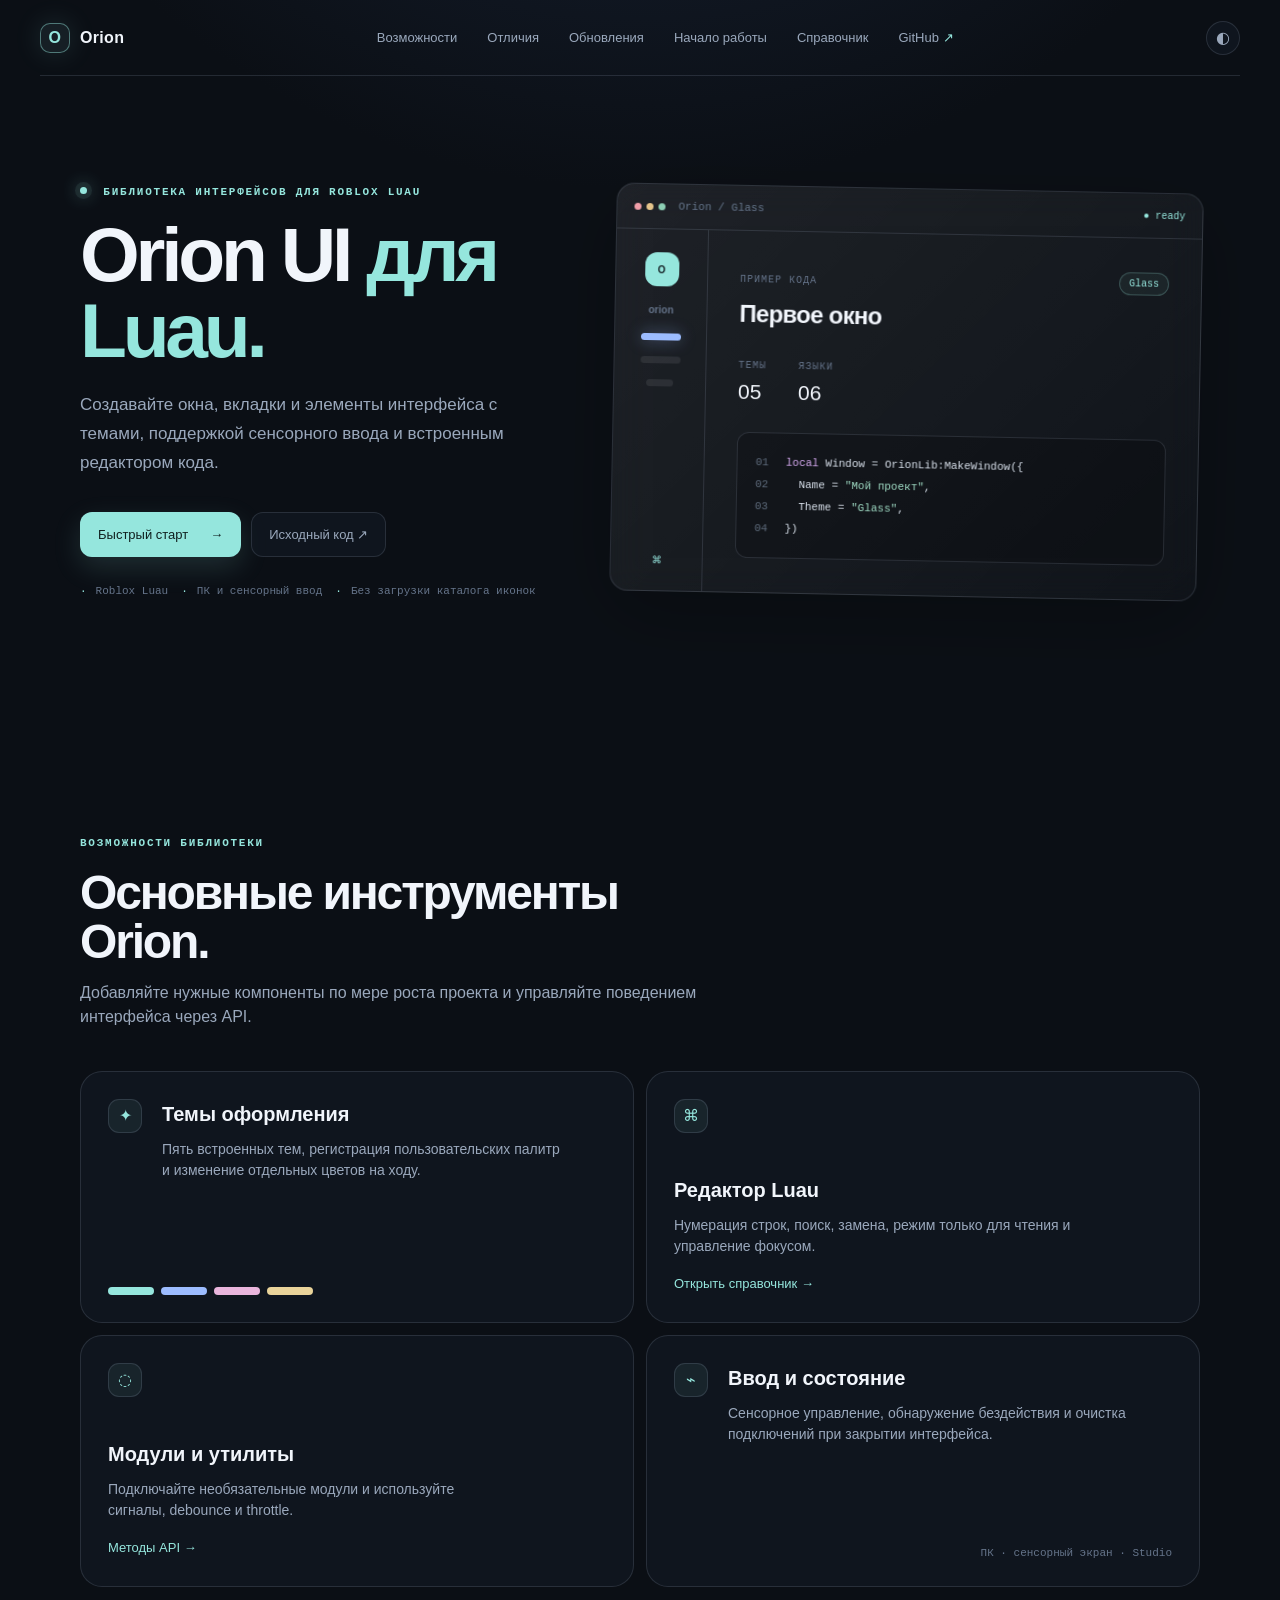
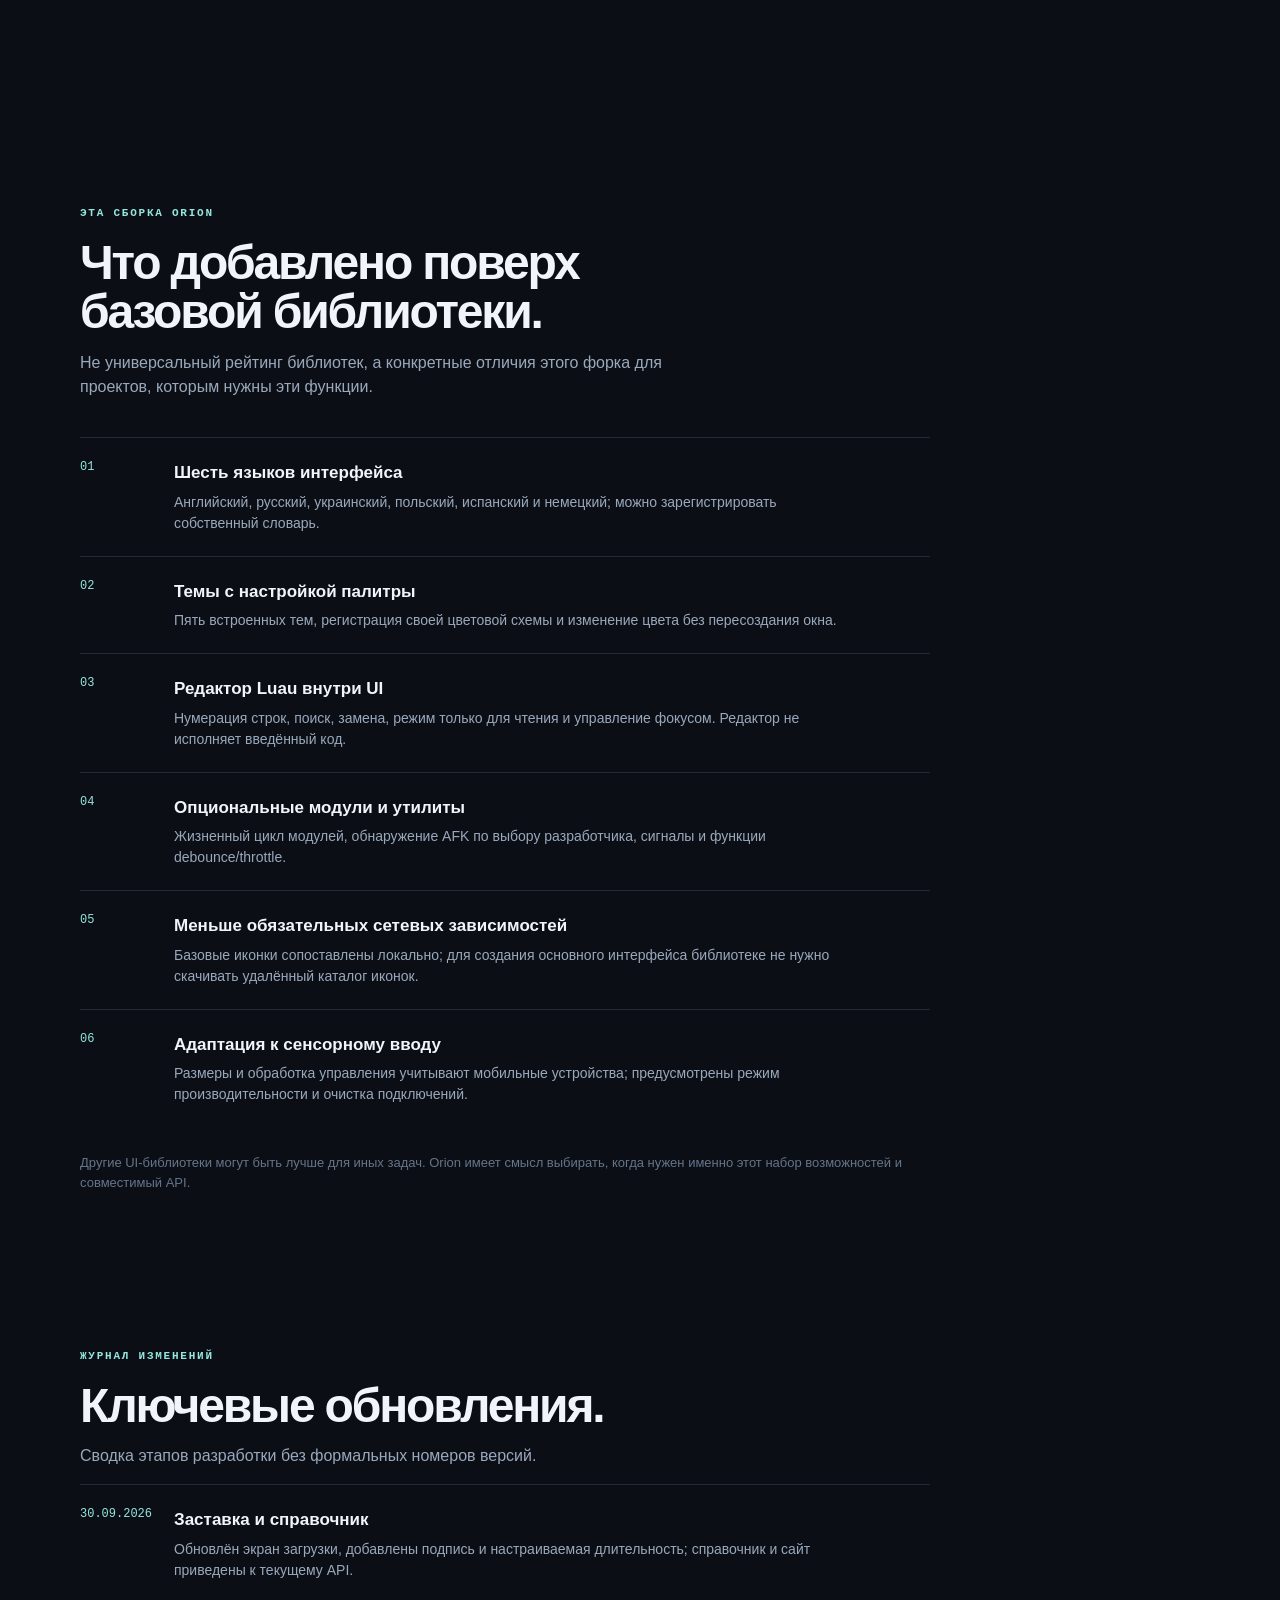
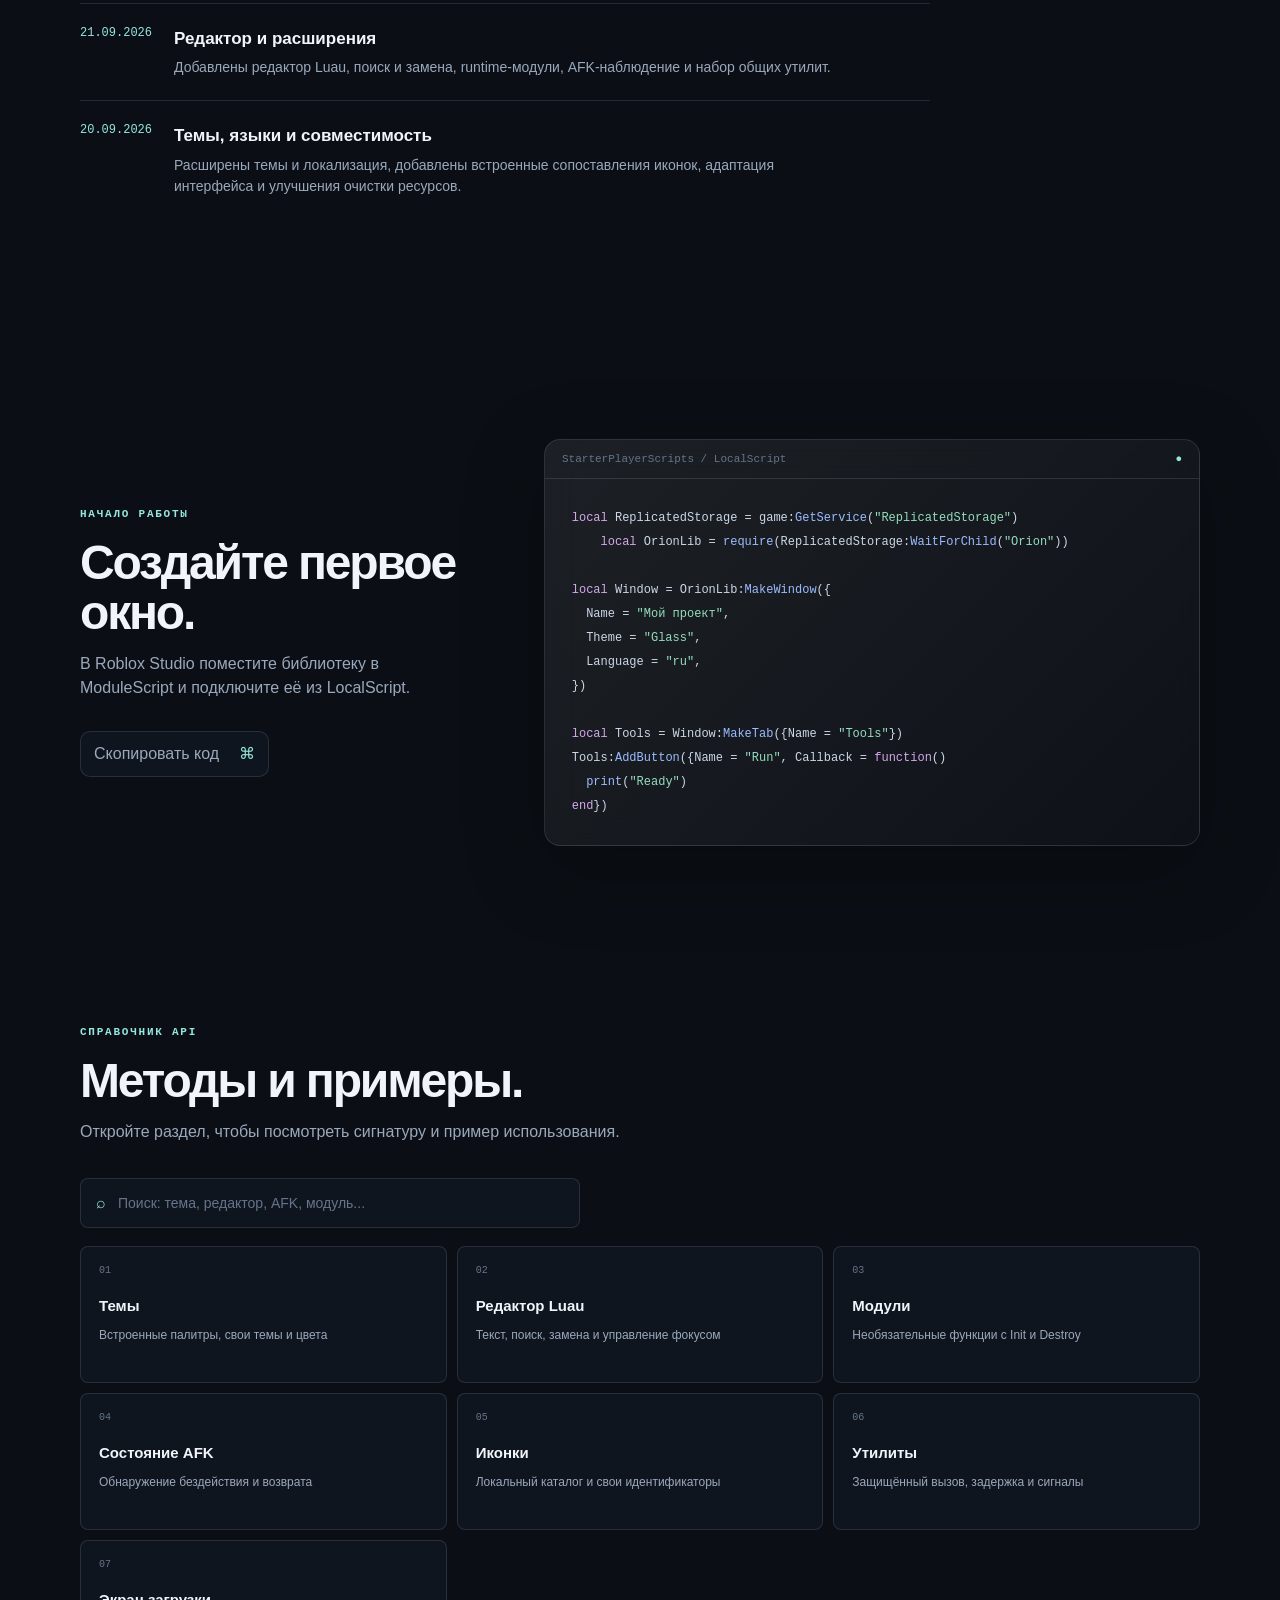
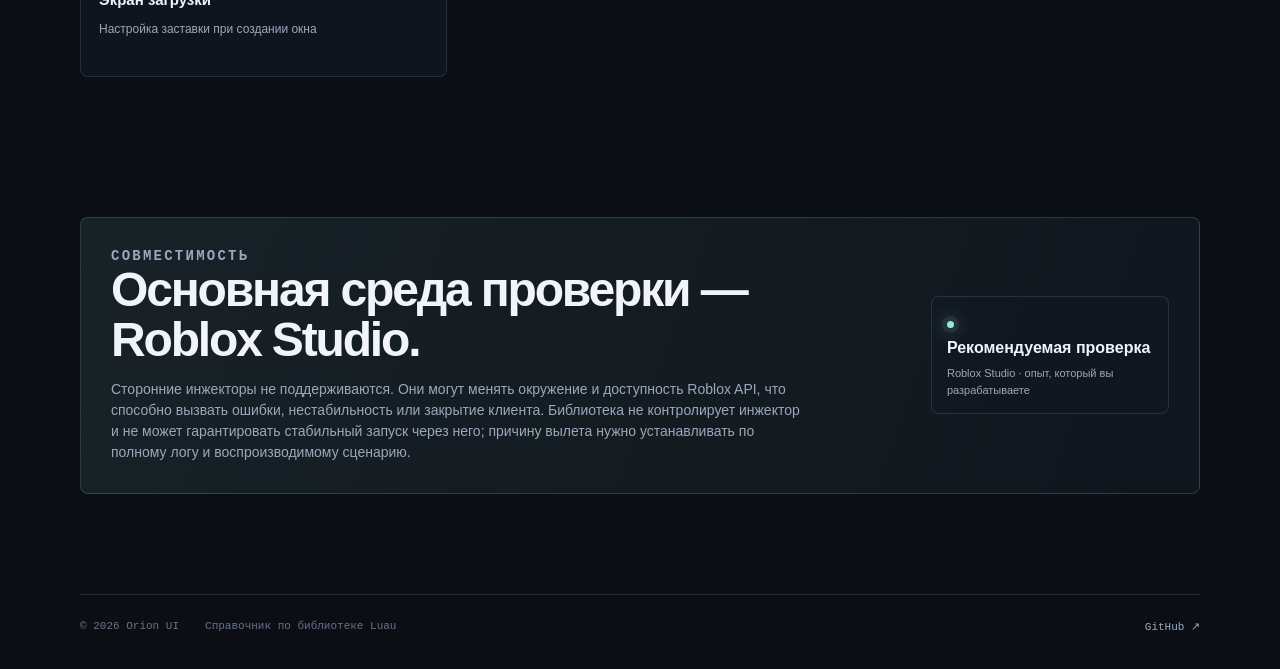
==== commit bd79d873: "Improve library setup and documentation" ====
--- a/docs/index.html
+++ b/docs/index.html
@@ -13,6 +13,8 @@
     <a class="brand" href="#top" aria-label="На главную Orion"><span class="brand-mark">O</span><span>Orion</span></a>
     <nav class="nav-links" aria-label="Основная навигация">
       <a href="#features">Возможности</a>
+      <a href="#differences">Отличия</a>
+      <a href="#updates">Обновления</a>
       <a href="#quickstart">Начало работы</a>
       <a href="#api">Справочник</a>
       <a href="https://github.com/ologuymmm89yy-arch/Orion" target="_blank" rel="noreferrer">GitHub <span class="external">↗</span></a>
@@ -51,10 +53,32 @@
       </div>
     </section>
 
+    <section class="section shell difference-section" id="differences">
+      <div class="section-heading"><p class="eyebrow">Эта сборка Orion</p><h2>Что добавлено поверх базовой библиотеки.</h2><p>Не универсальный рейтинг библиотек, а конкретные отличия этого форка для проектов, которым нужны эти функции.</p></div>
+      <div class="difference-list">
+        <article><span>01</span><div><h3>Шесть языков интерфейса</h3><p>Английский, русский, украинский, польский, испанский и немецкий; можно зарегистрировать собственный словарь.</p></div></article>
+        <article><span>02</span><div><h3>Темы с настройкой палитры</h3><p>Пять встроенных тем, регистрация своей цветовой схемы и изменение цвета без пересоздания окна.</p></div></article>
+        <article><span>03</span><div><h3>Редактор Luau внутри UI</h3><p>Нумерация строк, поиск, замена, режим только для чтения и управление фокусом. Редактор не исполняет введённый код.</p></div></article>
+        <article><span>04</span><div><h3>Опциональные модули и утилиты</h3><p>Жизненный цикл модулей, обнаружение AFK по выбору разработчика, сигналы и функции debounce/throttle.</p></div></article>
+        <article><span>05</span><div><h3>Меньше обязательных сетевых зависимостей</h3><p>Базовые иконки сопоставлены локально; для создания основного интерфейса библиотеке не нужно скачивать удалённый каталог иконок.</p></div></article>
+        <article><span>06</span><div><h3>Адаптация к сенсорному вводу</h3><p>Размеры и обработка управления учитывают мобильные устройства; предусмотрены режим производительности и очистка подключений.</p></div></article>
+      </div>
+      <p class="comparison-note">Другие UI-библиотеки могут быть лучше для иных задач. Orion имеет смысл выбирать, когда нужен именно этот набор возможностей и совместимый API.</p>
+    </section>
+
+    <section class="section shell updates-section" id="updates">
+      <div class="section-heading"><p class="eyebrow">Журнал изменений</p><h2>Ключевые обновления.</h2><p>Сводка этапов разработки без формальных номеров версий.</p></div>
+      <ol class="updates-list">
+        <li><time datetime="2026-09-30">30.09.2026</time><div><h3>Заставка и справочник</h3><p>Обновлён экран загрузки, добавлены подпись и настраиваемая длительность; справочник и сайт приведены к текущему API.</p></div></li>
+        <li><time datetime="2026-09-21">21.09.2026</time><div><h3>Редактор и расширения</h3><p>Добавлены редактор Luau, поиск и замена, runtime-модули, AFK-наблюдение и набор общих утилит.</p></div></li>
+        <li><time datetime="2026-09-20">20.09.2026</time><div><h3>Темы, языки и совместимость</h3><p>Расширены темы и локализация, добавлены встроенные сопоставления иконок, адаптация интерфейса и улучшения очистки ресурсов.</p></div></li>
+      </ol>
+    </section>
+
     <section class="section shell split-section" id="quickstart">
-      <div class="section-heading"><p class="eyebrow">Начало работы</p><h2>Создайте первое окно.</h2><p>Скопируйте пример и добавьте нужные элементы из справочника ниже.</p><button class="copy-button" data-copy-target="quick-code" type="button">Скопировать код <span>⌘</span></button></div>
-      <div class="code-panel"><div class="code-panel-bar"><span>main.luau</span><span class="code-dot">●</span></div><pre id="quick-code"><code><span class="comment">-- Load the current Orion source</span>
-<span class="kw">local</span> OrionLib = <span class="fn">loadstring</span>(game:<span class="fn">HttpGet</span>(<span class="str">"https://raw.githubusercontent.com/ologuymmm89yy-arch/Orion/main/source"</span>))()
+      <div class="section-heading"><p class="eyebrow">Начало работы</p><h2>Создайте первое окно.</h2><p>В Roblox Studio поместите библиотеку в ModuleScript и подключите её из LocalScript.</p><button class="copy-button" data-copy-target="quick-code" type="button">Скопировать код <span>⌘</span></button></div>
+      <div class="code-panel"><div class="code-panel-bar"><span>StarterPlayerScripts / LocalScript</span><span class="code-dot">●</span></div><pre id="quick-code"><code><span class="kw">local</span> ReplicatedStorage = game:<span class="fn">GetService</span>(<span class="str">"ReplicatedStorage"</span>)
+    <span class="kw">local</span> OrionLib = <span class="fn">require</span>(ReplicatedStorage:<span class="fn">WaitForChild</span>(<span class="str">"Orion"</span>))
 
 <span class="kw">local</span> Window = OrionLib:<span class="fn">MakeWindow</span>({
   Name = <span class="str">"Мой проект"</span>,
@@ -152,7 +176,7 @@
       <p class="empty-state" id="emptyState" hidden>По этому запросу ничего не найдено.</p>
     </section>
 
-    <section class="compat shell"><div><p class="eyebrow">Совместимость</p><h2>Проверяйте в Roblox Studio.</h2><p>Библиотека использует API Roblox. Совместимость сторонних загрузчиков зависит от доступности HTTP, GUI и <code>loadstring</code>; эти ограничения не контролируются Orion.</p></div><div class="compat-chip"><span class="pulse"></span><strong>Среда проверки</strong><small>Roblox Studio · ПК и мобильные устройства</small></div></section>
+    <section class="compat shell"><div><p class="eyebrow">Совместимость</p><h2>Основная среда проверки — Roblox Studio.</h2><p>Сторонние инжекторы не поддерживаются. Они могут менять окружение и доступность Roblox API, что способно вызвать ошибки, нестабильность или закрытие клиента. Библиотека не контролирует инжектор и не может гарантировать стабильный запуск через него; причину вылета нужно устанавливать по полному логу и воспроизводимому сценарию.</p></div><div class="compat-chip"><span class="pulse"></span><strong>Рекомендуемая проверка</strong><small>Roblox Studio · опыт, который вы разрабатываете</small></div></section>
   </main>
 
   <footer class="footer shell"><span>© 2026 Orion UI</span><span>Справочник по библиотеке Luau</span><a href="https://github.com/ologuymmm89yy-arch/Orion" target="_blank" rel="noreferrer">GitHub ↗</a></footer>
--- a/docs/styles.css
+++ b/docs/styles.css
@@ -56,6 +56,15 @@
 .section { padding: 110px 0; }.section-heading { max-width: 630px; }.section-heading h2, .compat h2 { margin-bottom: 14px; font-size: clamp(31px, 4vw, 48px); line-height: 1.04; letter-spacing: -.045em; }.section-heading > p:not(.eyebrow), .compat p { color: var(--muted); }.feature-grid { display: grid; grid-template-columns: repeat(2, 1fr); gap: 12px; margin-top: 42px; }.feature-card { min-height: 220px; padding: 27px; border: 1px solid var(--line); border-radius: var(--radius); background: var(--panel); transition: transform .25s ease, border-color .25s ease, background .25s ease; }.feature-card:hover { transform: translateY(-4px); border-color: rgba(149,230,221,.35); background: var(--panel-strong); }.feature-card h3 { margin: 42px 0 10px; font-size: 20px; }.feature-card p { max-width: 400px; color: var(--muted); font-size: 14px; }.feature-card a { color: var(--cyan); font-size: 13px; }.feature-wide { display: flex; flex-wrap: wrap; align-content: space-between; gap: 20px; }.feature-wide h3 { margin-top: 0; }.feature-icon { display: grid; place-items: center; width: 34px; height: 34px; border: 1px solid var(--line); border-radius: 11px; color: var(--cyan); background: rgba(149,230,221,.07); }.swatches { display: flex; gap: 7px; width: 100%; }.swatches i { width: 46px; height: 8px; border-radius: 10px; background: #95e6dd; }.swatches i:nth-child(2) { background: #9cbcff; }.swatches i:nth-child(3) { background: #e9b5dc; }.swatches i:nth-child(4) { background: #e9d39a; }.edge-label { margin-left: auto; align-self: end; color: var(--faint); font: 11px monospace; }
 .split-section { display: grid; grid-template-columns: .75fr 1.25fr; gap: 70px; align-items: center; }.copy-button { margin-top: 15px; padding: 10px 13px; border: 1px solid var(--line); border-radius: 10px; color: var(--muted); background: var(--panel); cursor: pointer; }.copy-button:hover { color: var(--text); }.copy-button span { margin-left: 15px; color: var(--cyan); }.code-panel { overflow: hidden; border-radius: 16px; }.code-panel-bar { display: flex; justify-content: space-between; padding: 13px 17px; border-bottom: 1px solid var(--line); color: var(--faint); font: 11px monospace; }.code-dot { color: var(--cyan); }.code-panel pre { overflow: auto; margin: 0; padding: 27px; color: #ccd7e7; font: 12px/2 "SFMono-Regular", Consolas, monospace; }.comment { color: #627b76; }.fn { color: #9cbcff; }.code-panel .kw { color: #d6a8ed; }.code-panel .str { color: #95ddbb; }
 .api-section { padding-top: 70px; }.search-box { display: flex; align-items: center; gap: 10px; max-width: 500px; margin: 34px 0 18px; padding: 12px 15px; border: 1px solid var(--line); border-radius: 8px; color: var(--cyan); background: var(--panel); }.search-box input { width: 100%; border: 0; outline: 0; color: var(--text); background: transparent; font-size: 14px; }.search-box input::placeholder { color: var(--faint); }.api-grid { display: grid; grid-template-columns: repeat(3, 1fr); gap: 10px; }.api-card { min-width: 0; border: 1px solid var(--line); border-radius: 8px; background: var(--panel); transition: border-color .2s ease, background .2s ease; }.api-card:hover, .api-card[open] { border-color: rgba(149,230,221,.4); background: var(--panel-strong); }.api-card summary { min-height: 135px; padding: 18px; text-align: left; cursor: pointer; list-style: none; }.api-card summary::-webkit-details-marker { display: none; }.api-card summary:focus-visible { outline: 2px solid var(--cyan); outline-offset: -3px; }.api-card summary span { display: block; margin-bottom: 19px; color: var(--faint); font: 10px monospace; }.api-card summary strong { display: block; margin-bottom: 4px; font-size: 15px; }.api-card summary small { color: var(--muted); font-size: 12px; }.api-detail { padding: 0 18px 18px; }.api-detail p { margin: 0 0 12px; color: var(--muted); font-size: 13px; }.api-detail pre { overflow-x: auto; margin: 0; padding: 13px; border: 1px solid var(--line); border-radius: 6px; color: #d9e1ec; background: rgba(0,0,0,.2); font: 11px/1.7 "SFMono-Regular", Consolas, monospace; }.api-detail code { white-space: pre; }.empty-state { color: var(--muted); }.compat { display: flex; align-items: center; justify-content: space-between; gap: 40px; margin-top: 30px; margin-bottom: 100px; padding: 30px; border: 1px solid rgba(149,230,221,.18); border-radius: 8px; background: linear-gradient(110deg, rgba(149,230,221,.09), rgba(156,188,255,.04)); }.compat p { max-width: 700px; margin-bottom: 0; font-size: 14px; }.compat-chip { min-width: 180px; padding: 15px; border: 1px solid var(--line); border-radius: 8px; background: var(--panel); }.compat-chip strong, .compat-chip small { display: block; }.compat-chip small { margin-top: 5px; color: var(--muted); font-size: 11px; }.footer { display: flex; gap: 26px; padding: 25px 0 34px; border-top: 1px solid var(--line); color: var(--faint); font: 11px monospace; }.footer span:nth-child(2) { margin-right: auto; }.footer a { color: var(--muted); }
+.difference-list, .updates-list { max-width: 850px; margin: 38px 0 0; padding: 0; list-style: none; }
+.difference-list article, .updates-list li { display: grid; grid-template-columns: 76px 1fr; gap: 18px; padding: 22px 0; border-top: 1px solid var(--line); }
+.difference-list article > span, .updates-list time { color: var(--cyan); font: 12px "SFMono-Regular", Consolas, monospace; }
+.difference-list h3, .updates-list h3 { margin: 0 0 6px; font-size: 17px; }
+.difference-list p, .updates-list p { max-width: 680px; margin: 0; color: var(--muted); font-size: 14px; }
+.comparison-note { max-width: 850px; margin-top: 26px; color: var(--faint); font-size: 13px; }
+.updates-section { padding-top: 35px; }
+.updates-list { margin-top: 12px; }
 @keyframes float-in { from { opacity: 0; transform: translateY(17px) rotate(1.1deg); } to { opacity: 1; transform: translateY(0) rotate(1.1deg); } }
 @media (max-width: 800px) { .topbar { height: auto; padding: 14px 0; flex-wrap: wrap; gap: 12px; }.nav-links { display: flex; order: 3; width: 100%; gap: 18px; overflow-x: auto; padding: 5px 0; }.nav-links a { flex: 0 0 auto; }.hero, .split-section { grid-template-columns: 1fr; gap: 45px; padding-top: 72px; }.hero { padding-bottom: 75px; }.window-preview { transform: none; }.feature-grid, .api-grid { grid-template-columns: 1fr; }.feature-wide { min-height: 220px; }.compat { align-items: flex-start; flex-direction: column; }.footer { flex-wrap: wrap; }.footer span:nth-child(2) { margin-right: 0; order: 3; width: 100%; } }
 @media (max-width: 480px) { .shell, .topbar { width: min(100% - 28px, 1120px); }.preview-content { padding: 25px 16px; }.preview-sidebar { width: 69px; padding-inline: 10px; }.preview-code { padding: 12px; font-size: 10px; }.hero-actions { flex-wrap: wrap; }.section { padding: 75px 0; } h1 { font-size: 51px; } }
+@media (max-width: 480px) { .difference-list article, .updates-list li { grid-template-columns: 1fr; gap: 8px; } }
